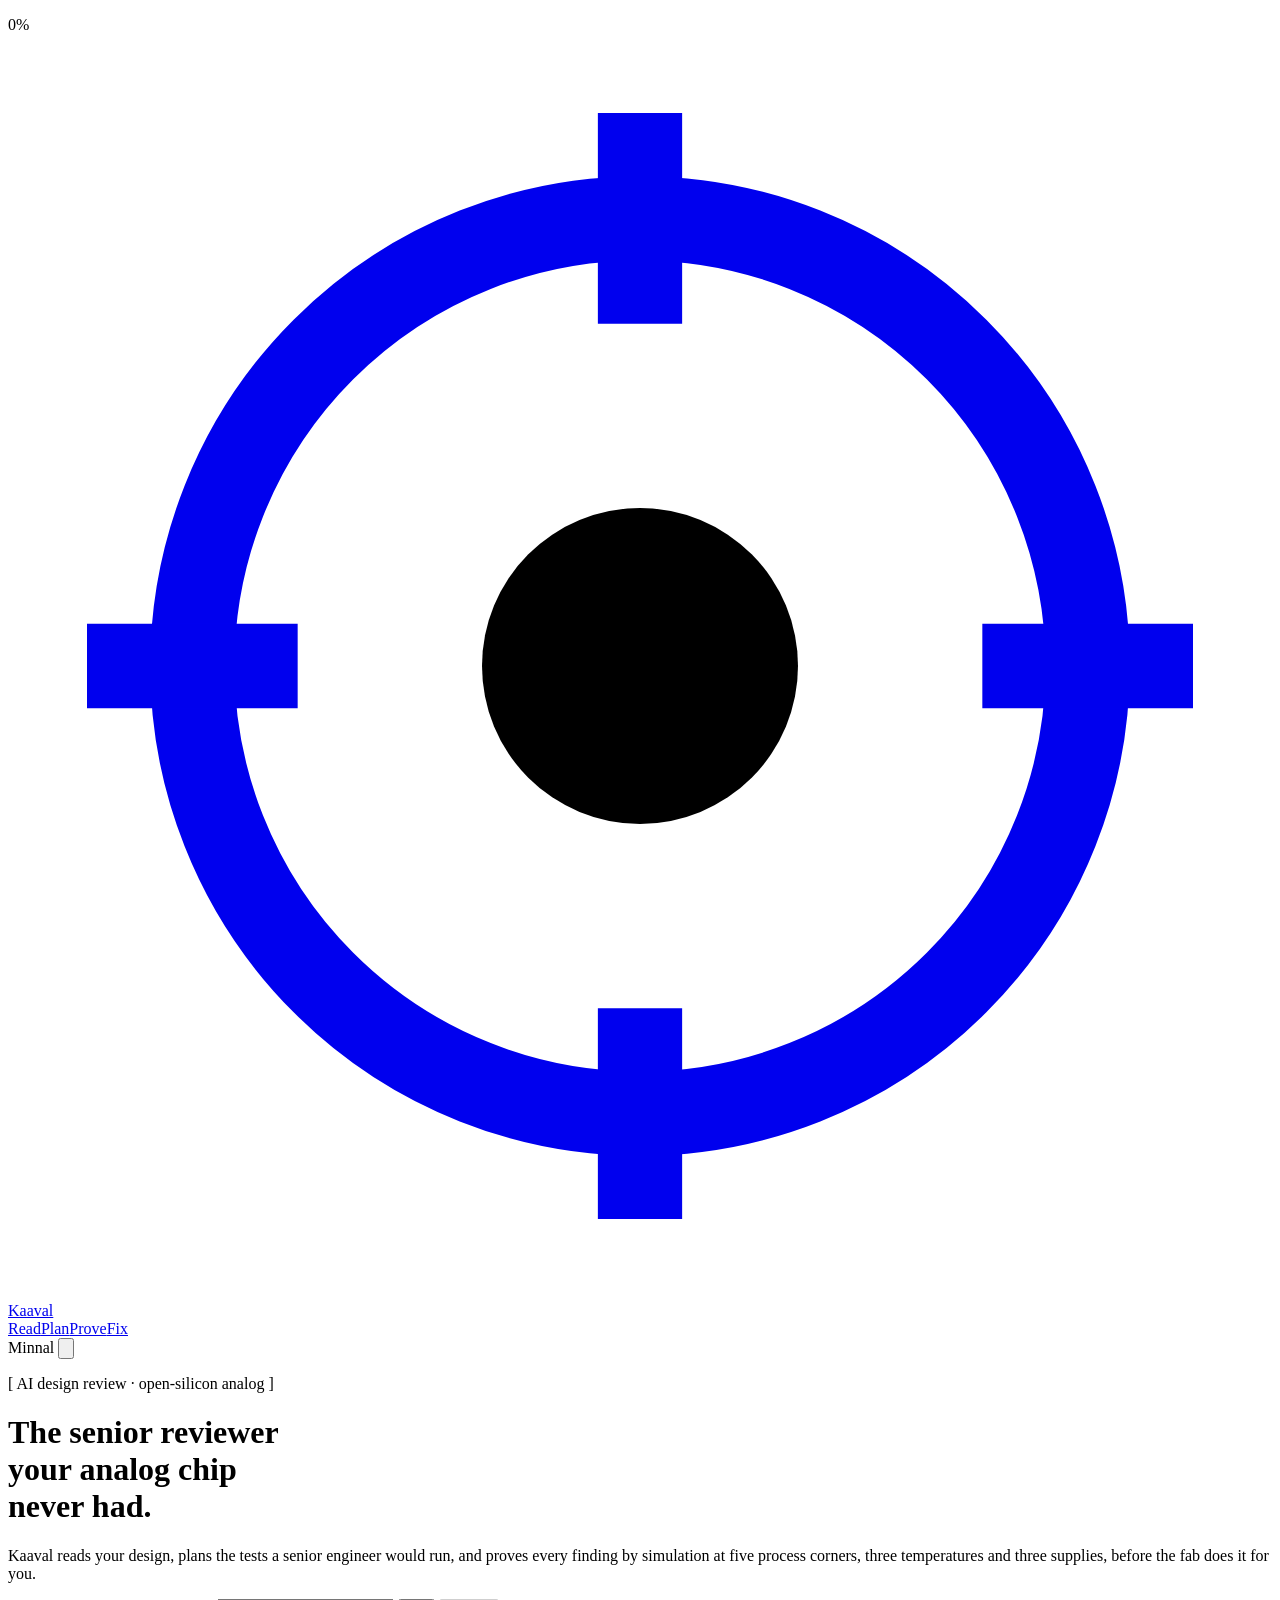
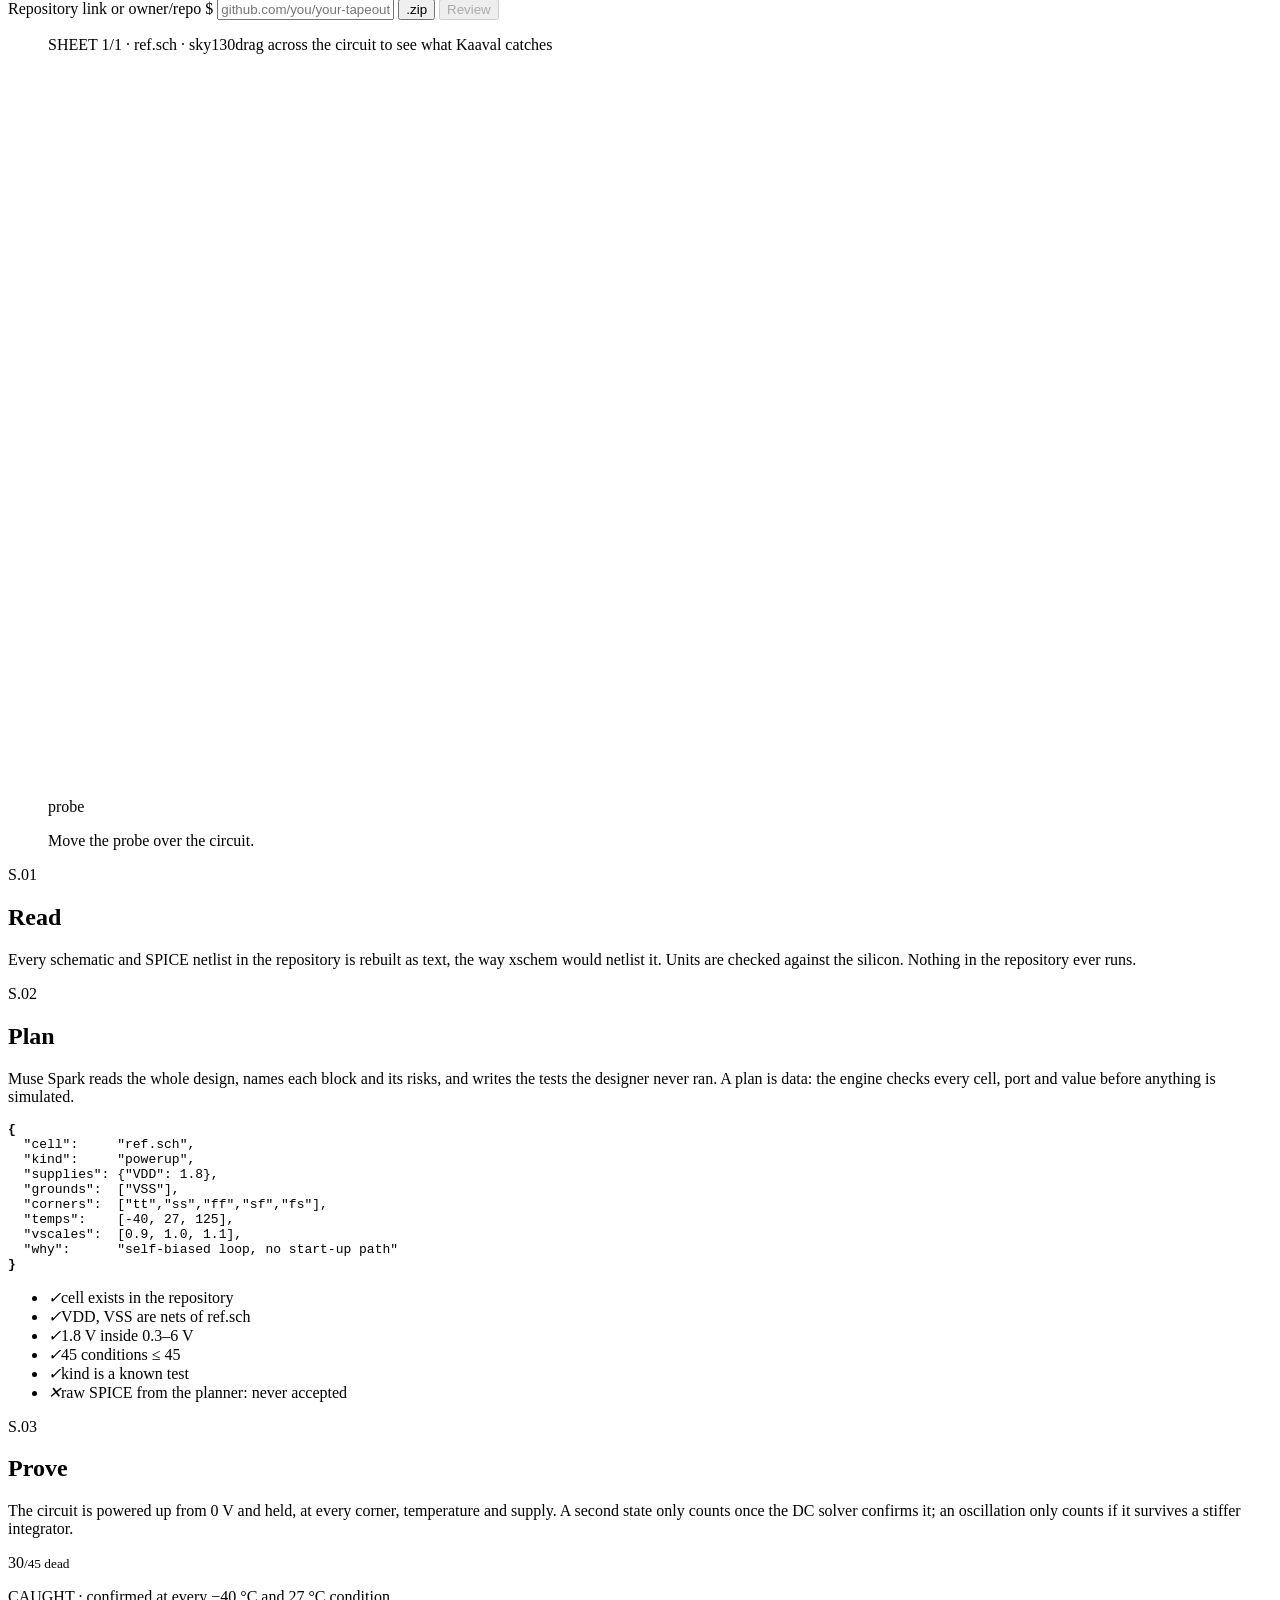
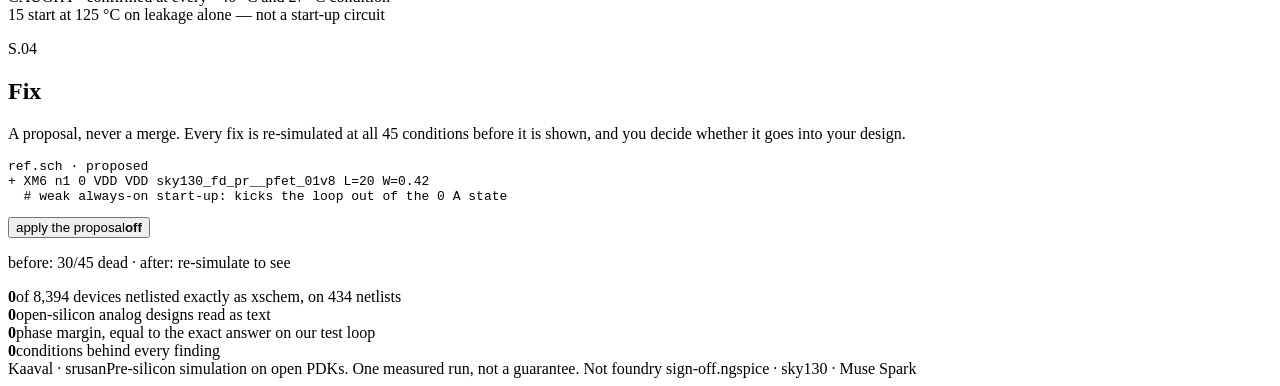
==== app/static/index.html @ a88e6e8b "Kaaval: analog blocks reviewed in their chip context" ====
<!doctype html>
<html lang="en">
<head>
<meta charset="utf-8">
<meta name="viewport" content="width=device-width,initial-scale=1,viewport-fit=cover">
<title>Kaaval — the senior reviewer for your analog chip</title>
<link rel="preconnect" href="https://fonts.googleapis.com"><link rel="preconnect" href="https://fonts.gstatic.com" crossorigin>
<link href="https://fonts.googleapis.com/css2?family=Instrument+Sans:wght@400;500;600;700&family=IBM+Plex+Mono:wght@400;500&display=swap" rel="stylesheet">
<link rel="stylesheet" href="/static/kaaval.css">
<link rel="stylesheet" href="/static/intake.css">
<script>try{const t=localStorage.getItem('kv-theme');if(t)document.documentElement.dataset.theme=t}catch(e){}</script>
</head>
<body class="r">
<div class="boot" id="boot" aria-hidden="true">
  <div class="boot-in mono">
    <ol id="boot-list"></ol>
    <div class="boot-n"><span id="boot-pc">0</span>%</div>
  </div>
</div>

<nav class="r-nav">
  <a class="r-logo" href="/" aria-label="Kaaval home"><svg viewBox="0 0 24 24" aria-hidden="true"><circle cx="12" cy="12" r="8.5" fill="none" stroke="currentColor" stroke-width="1.6"/><circle cx="12" cy="12" r="3" fill="var(--accent)"/><path d="M12 1.5v4M12 18.5v4M1.5 12h4M18.5 12h4" stroke="currentColor" stroke-width="1.6"/></svg>Kaaval</a>
  <div class="r-links"><a href="#s1">Read</a><a href="#s2">Plan</a><a href="#s3">Prove</a><a href="#s4">Fix</a></div>
  <span class="r-status mono" id="minnal"><span class="d"></span>Minnal</span>
  <button class="r-theme" id="theme" type="button" aria-label="Switch light or dark theme"><svg viewBox="0 0 16 16" aria-hidden="true"><circle cx="8" cy="8" r="5.5" fill="none" stroke="currentColor" stroke-width="1.4"/><path d="M8 2.5a5.5 5.5 0 0 1 0 11z" fill="currentColor"/></svg></button>
</nav>

<header class="r-hero">
  <div class="r-copy">
    <p class="r-kick mono">[ AI design review · open-silicon analog ]</p>
    <h1 class="r-h1">The senior reviewer<br>your analog chip<br>never had.</h1>
    <p class="r-lead">Kaaval reads your design, plans the tests a senior engineer would run, and proves every finding by
      simulation at five process corners, three temperatures and three supplies, before the fab does it for you.</p>
    <form class="r-ask" id="ask" autocomplete="off">
      <div class="drop" id="drop"><label class="drop-inner">
        <span class="sr">Repository link or owner/repo</span>
        <span class="pr mono" aria-hidden="true">$</span>
        <input id="src" spellcheck="false" placeholder="github.com/you/your-tapeout">
        <input type="file" id="zip" accept=".zip" hidden>
        <button class="r-zip mono" type="button" id="pick" title="Upload a .zip of the project">.zip</button>
        <button class="r-go" id="go" type="submit" disabled>Review</button>
      </label></div>
      <div class="understood mono" id="und" aria-live="polite"></div>
    </form>
  </div>

  <figure class="r-sheet" id="sheet">
    <div class="r-sheet-h mono"><span>SHEET 1/1 · ref.sch · sky130</span><span id="probe-hint">drag across the circuit to see what Kaaval catches</span></div>
    <svg class="r-draw" id="draw" viewBox="0 0 640 400" role="img" aria-label="Schematic of a self-biased current reference; findings are revealed under the probe"></svg>
    <div class="r-note" id="note" aria-live="polite"><span class="tag mono">probe</span><p>Move the probe over the circuit.</p></div>
  </figure>
</header>

<main>
  <section class="r-sec" id="s1">
    <div class="r-sh"><span class="mono">S.01</span><h2>Read</h2><p>Every schematic and SPICE netlist in the repository is rebuilt as text, the way xschem would netlist it. Units are checked against the silicon. Nothing in the repository ever runs.</p></div>
    <pre class="r-term mono" id="term" aria-label="Review transcript"></pre>
  </section>

  <section class="r-sec" id="s2">
    <div class="r-sh"><span class="mono">S.02</span><h2>Plan</h2><p>Muse Spark reads the whole design, names each block and its risks, and writes the tests the designer never ran. A plan is data: the engine checks every cell, port and value before anything is simulated.</p></div>
    <div class="r-plan">
      <pre class="mono"><b>{</b>
  "cell":     "ref.sch",
  "kind":     "powerup",
  "supplies": {"VDD": 1.8},
  "grounds":  ["VSS"],
  "corners":  ["tt","ss","ff","sf","fs"],
  "temps":    [-40, 27, 125],
  "vscales":  [0.9, 1.0, 1.1],
  "why":      "self-biased loop, no start-up path"
<b>}</b></pre>
      <ul class="r-checks mono"><li><i>✓</i>cell exists in the repository</li><li><i>✓</i>VDD, VSS are nets of ref.sch</li><li><i>✓</i>1.8 V inside 0.3–6 V</li><li><i>✓</i>45 conditions ≤ 45</li><li><i>✓</i>kind is a known test</li><li class="x"><i>✕</i>raw SPICE from the planner: never accepted</li></ul>
    </div>
  </section>

  <section class="r-sec" id="s3">
    <div class="r-sh"><span class="mono">S.03</span><h2>Prove</h2><p>The circuit is powered up from 0 V and held, at every corner, temperature and supply. A second state only counts once the DC solver confirms it; an oscillation only counts if it survives a stiffer integrator.</p></div>
    <div class="r-proof">
      <div class="r-lat" id="lat" aria-label="45 power-up results"></div>
      <div class="r-side">
        <div class="r-big" id="ro-big">30<small>/45 dead</small></div>
        <p class="mono r-small">CAUGHT · confirmed at every −40 °C and 27 °C condition<br>15 start at 125 °C on leakage alone — not a start-up circuit</p>
      </div>
    </div>
  </section>

  <section class="r-sec" id="s4">
    <div class="r-sh"><span class="mono">S.04</span><h2>Fix</h2><p>A proposal, never a merge. Every fix is re-simulated at all 45 conditions before it is shown, and you decide whether it goes into your design.</p></div>
    <div class="r-fix">
      <pre class="r-diff mono"><span class="h">ref.sch · proposed</span>
<span class="a">+ XM6 n1 0 VDD VDD sky130_fd_pr__pfet_01v8 L=20 W=0.42</span>
<span class="c">  # weak always-on start-up: kicks the loop out of the 0 A state</span></pre>
      <div class="r-fix-r">
        <button class="r-switch" id="tog" type="button" role="switch" aria-checked="false"><span class="tk"><span class="th"></span></span><span class="mono">apply the proposal</span><b class="mono" id="tog-s">off</b></button>
        <p class="mono r-small" id="fix-res">before: 30/45 dead · after: re-simulate to see</p>
      </div>
    </div>
  </section>

  <section class="r-facts" aria-label="Measured, with their bounds">
    <div><b class="v" data-to="94.8" data-dec="1" data-suffix="%">0</b><span class="mono">of 8,394 devices netlisted exactly as xschem, on 434 netlists</span></div>
    <div><b class="v" data-to="160">0</b><span class="mono">open-silicon analog designs read as text</span></div>
    <div><b class="v" data-to="117.262" data-dec="1" data-suffix="°">0</b><span class="mono">phase margin, equal to the exact answer on our test loop</span></div>
    <div><b class="v" data-to="45">0</b><span class="mono">conditions behind every finding</span></div>
  </section>

  <section class="r-sec recent" id="recent" hidden><div class="r-sh"><span class="mono">S.05</span><h2>Your reviews</h2></div><div class="list" id="runs"></div></section>

  <footer class="r-foot mono"><span>Kaaval · srusan</span><span>Pre-silicon simulation on open PDKs. One measured run, not a guarantee. Not foundry sign-off.</span><span>ngspice · sky130 · Muse Spark</span></footer>
</main>
<script src="/static/intake.js"></script>
</body>
</html>
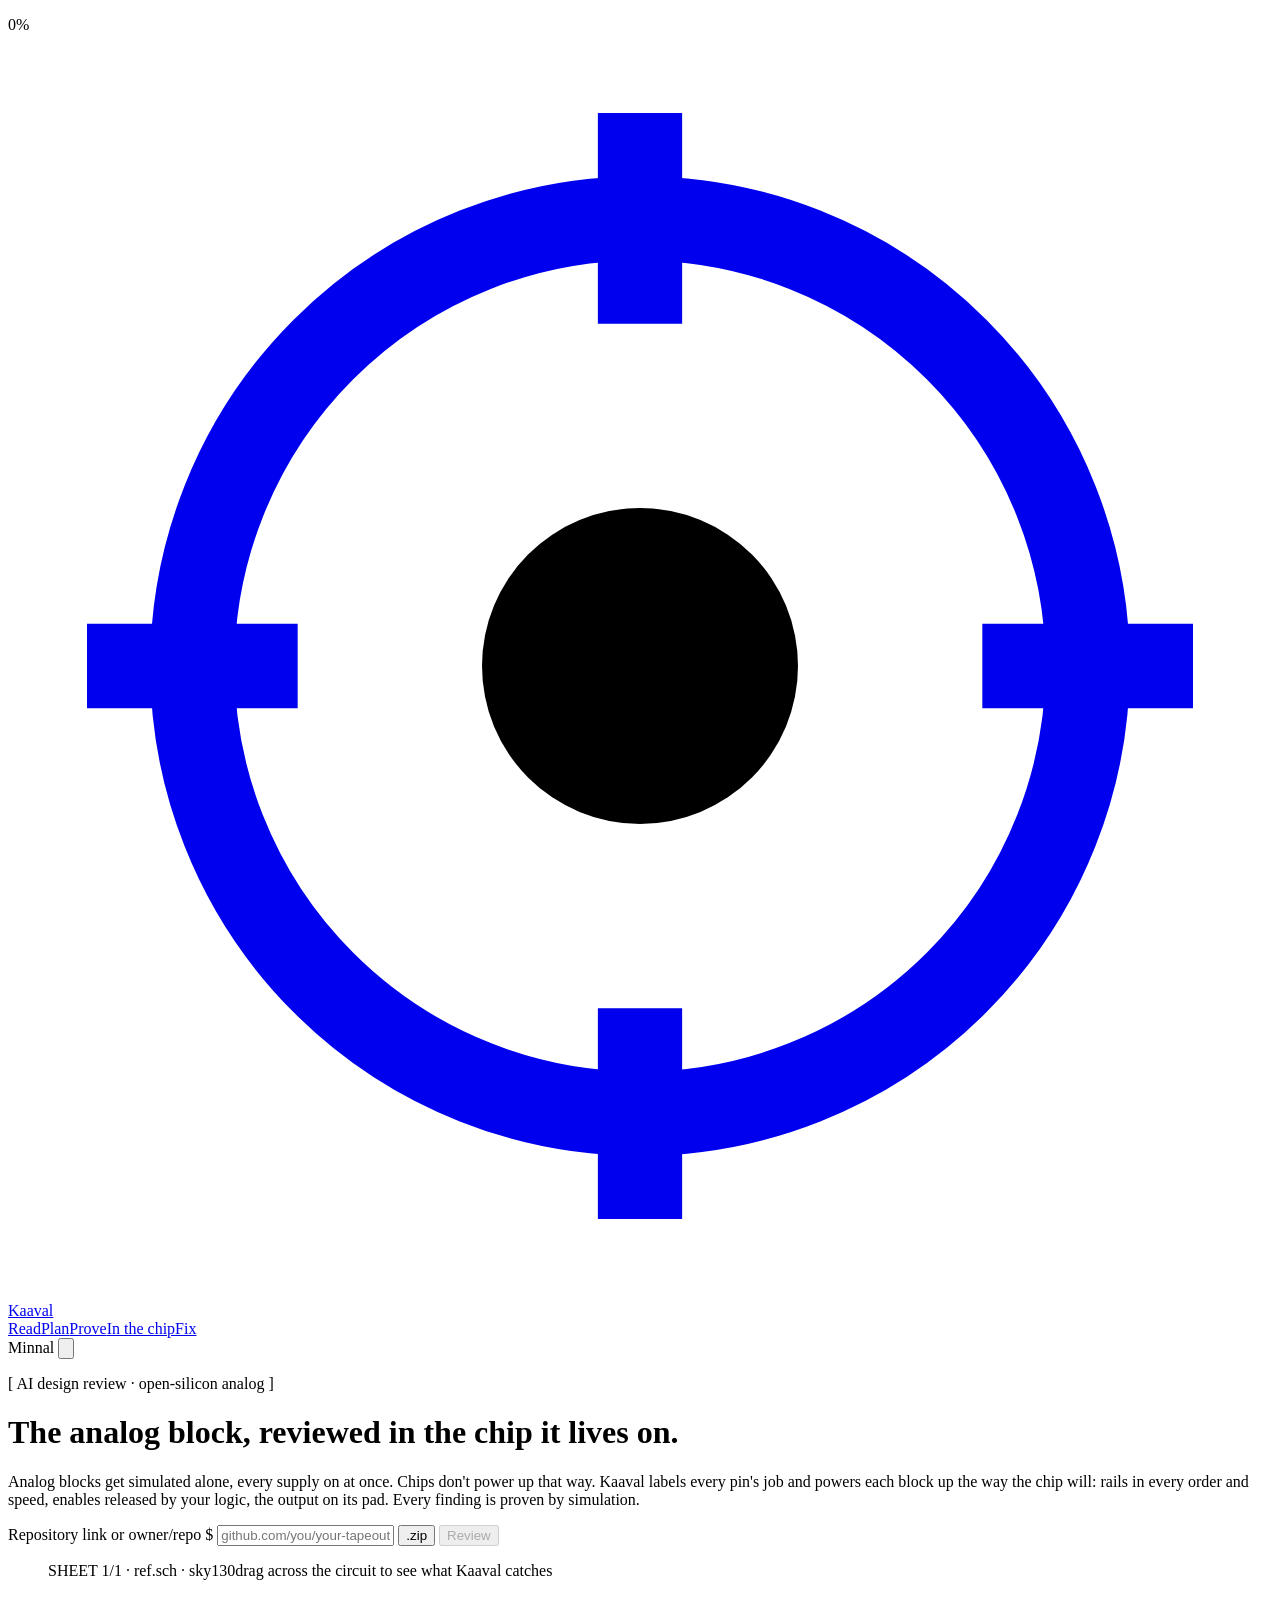
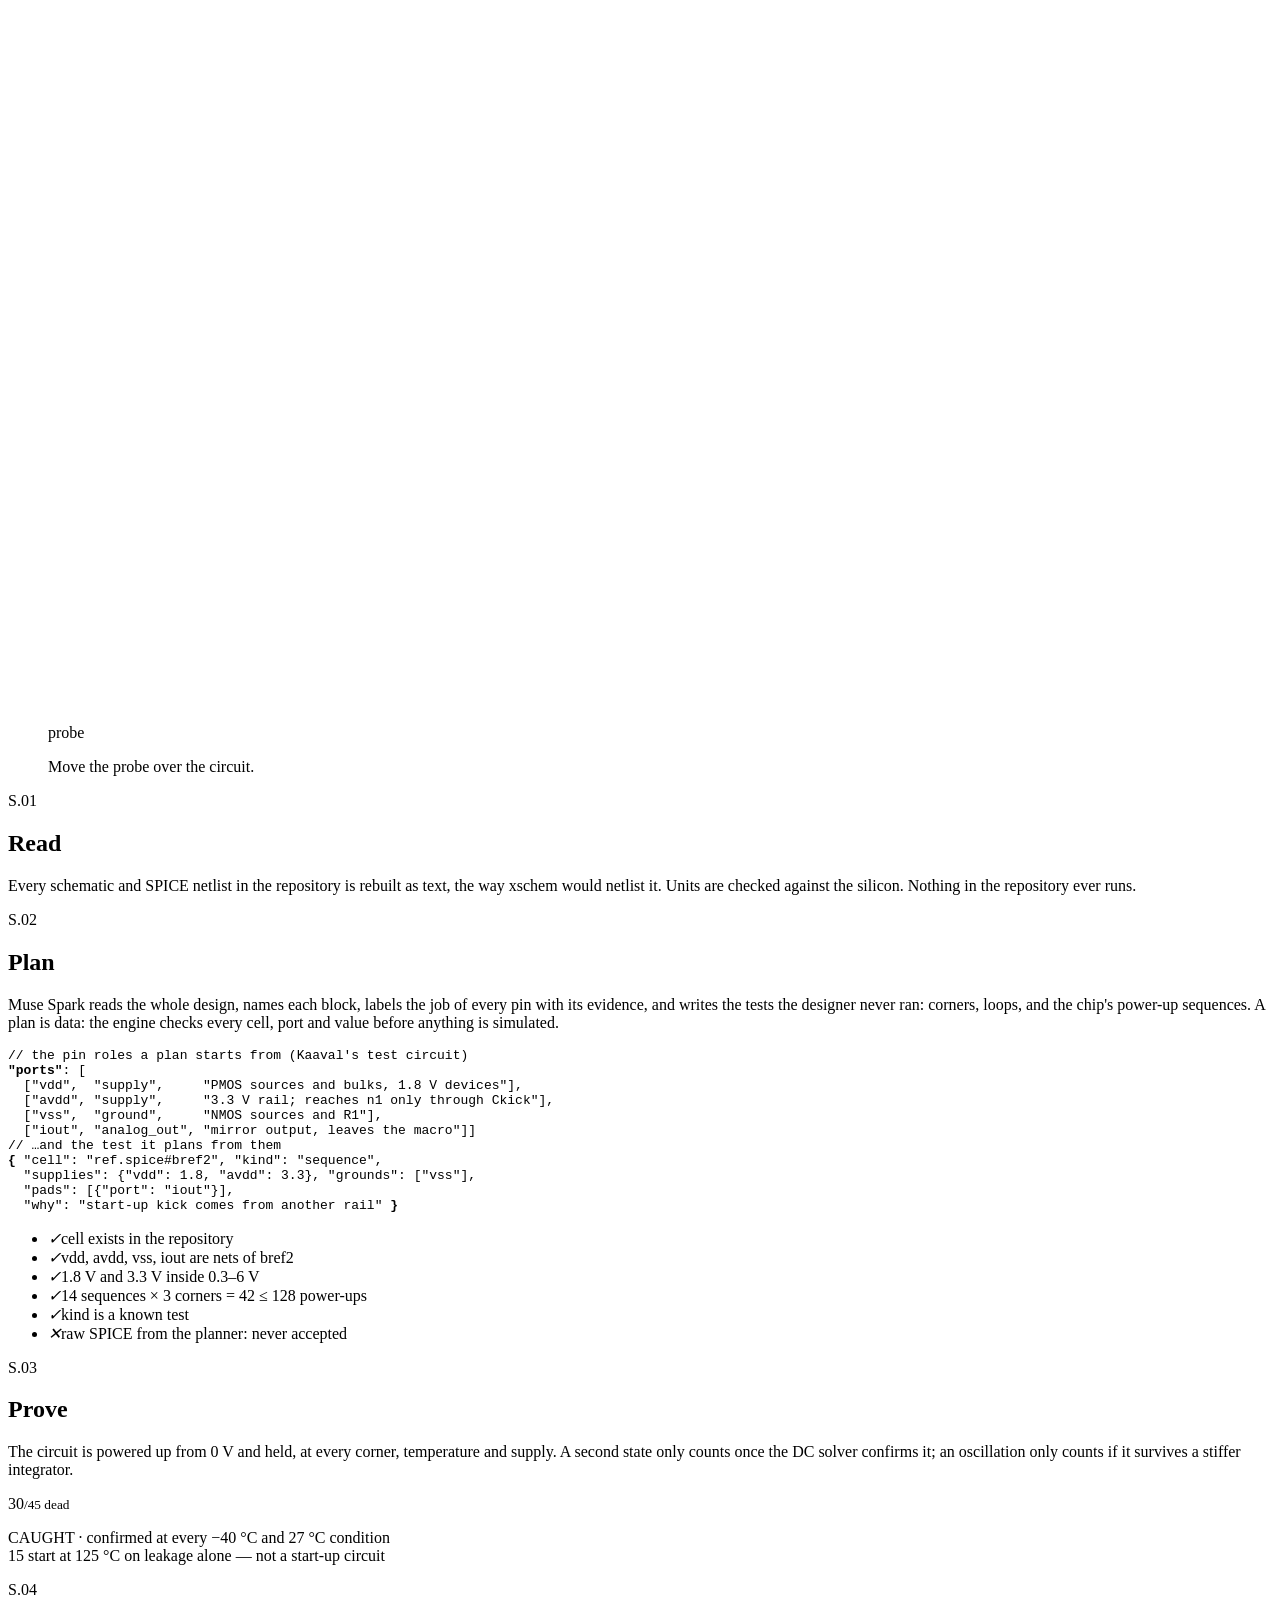
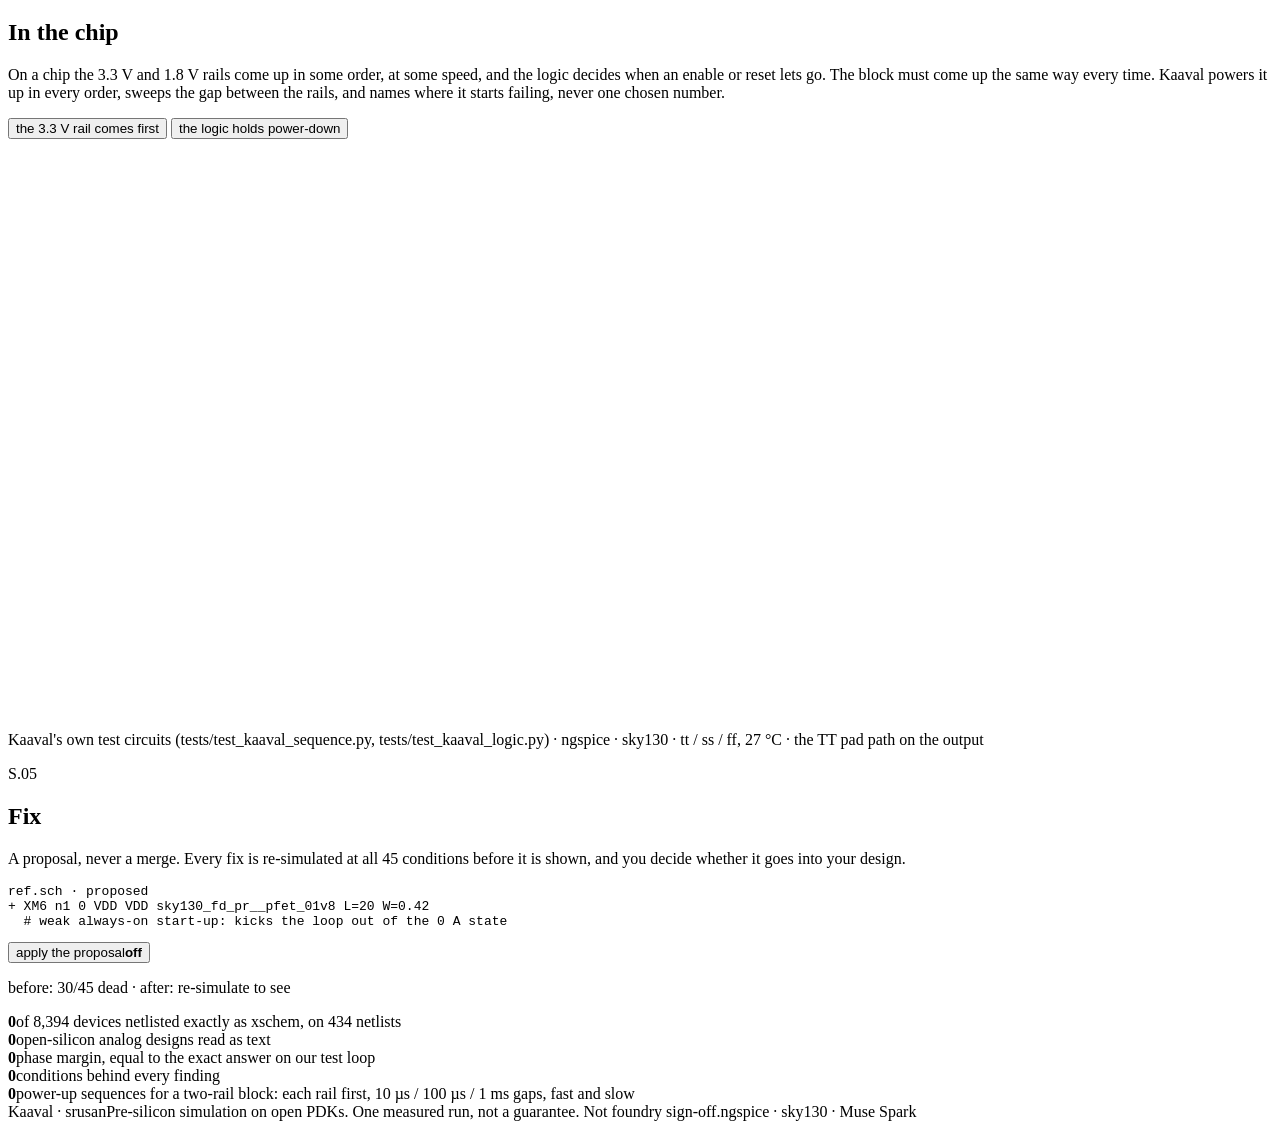
==== commit 641d8fc3: "Landing page: the block in its chip" ====
--- a/app/static/index.html
+++ b/app/static/index.html
@@ -3,7 +3,7 @@
 <head>
 <meta charset="utf-8">
 <meta name="viewport" content="width=device-width,initial-scale=1,viewport-fit=cover">
-<title>Kaaval — the senior reviewer for your analog chip</title>
+<title>Kaaval — the analog block, reviewed in its chip</title>
 <link rel="preconnect" href="https://fonts.googleapis.com"><link rel="preconnect" href="https://fonts.gstatic.com" crossorigin>
 <link href="https://fonts.googleapis.com/css2?family=Instrument+Sans:wght@400;500;600;700&family=IBM+Plex+Mono:wght@400;500&display=swap" rel="stylesheet">
 <link rel="stylesheet" href="/static/kaaval.css">
@@ -20,7 +20,7 @@
 
 <nav class="r-nav">
   <a class="r-logo" href="/" aria-label="Kaaval home"><svg viewBox="0 0 24 24" aria-hidden="true"><circle cx="12" cy="12" r="8.5" fill="none" stroke="currentColor" stroke-width="1.6"/><circle cx="12" cy="12" r="3" fill="var(--accent)"/><path d="M12 1.5v4M12 18.5v4M1.5 12h4M18.5 12h4" stroke="currentColor" stroke-width="1.6"/></svg>Kaaval</a>
-  <div class="r-links"><a href="#s1">Read</a><a href="#s2">Plan</a><a href="#s3">Prove</a><a href="#s4">Fix</a></div>
+  <div class="r-links"><a href="#s1">Read</a><a href="#s2">Plan</a><a href="#s3">Prove</a><a href="#s4">In the chip</a><a href="#s5">Fix</a></div>
   <span class="r-status mono" id="minnal"><span class="d"></span>Minnal</span>
   <button class="r-theme" id="theme" type="button" aria-label="Switch light or dark theme"><svg viewBox="0 0 16 16" aria-hidden="true"><circle cx="8" cy="8" r="5.5" fill="none" stroke="currentColor" stroke-width="1.4"/><path d="M8 2.5a5.5 5.5 0 0 1 0 11z" fill="currentColor"/></svg></button>
 </nav>
@@ -28,9 +28,10 @@
 <header class="r-hero">
   <div class="r-copy">
     <p class="r-kick mono">[ AI design review · open-silicon analog ]</p>
-    <h1 class="r-h1">The senior reviewer<br>your analog chip<br>never had.</h1>
-    <p class="r-lead">Kaaval reads your design, plans the tests a senior engineer would run, and proves every finding by
-      simulation at five process corners, three temperatures and three supplies, before the fab does it for you.</p>
+    <h1 class="r-h1">The analog block, reviewed in the chip it lives on.</h1>
+    <p class="r-lead">Analog blocks get simulated alone, every supply on at once. Chips don't power up that way.
+      Kaaval labels every pin's job and powers each block up the way the chip will: rails in every order and speed,
+      enables released by your logic, the output on its pad. Every finding is proven by simulation.</p>
     <form class="r-ask" id="ask" autocomplete="off">
       <div class="drop" id="drop"><label class="drop-inner">
         <span class="sr">Repository link or owner/repo</span>
@@ -58,19 +59,20 @@
   </section>
 
   <section class="r-sec" id="s2">
-    <div class="r-sh"><span class="mono">S.02</span><h2>Plan</h2><p>Muse Spark reads the whole design, names each block and its risks, and writes the tests the designer never ran. A plan is data: the engine checks every cell, port and value before anything is simulated.</p></div>
+    <div class="r-sh"><span class="mono">S.02</span><h2>Plan</h2><p>Muse Spark reads the whole design, names each block, labels the job of every pin with its evidence, and writes the tests the designer never ran: corners, loops, and the chip's power-up sequences. A plan is data: the engine checks every cell, port and value before anything is simulated.</p></div>
     <div class="r-plan">
-      <pre class="mono"><b>{</b>
-  "cell":     "ref.sch",
-  "kind":     "powerup",
-  "supplies": {"VDD": 1.8},
-  "grounds":  ["VSS"],
-  "corners":  ["tt","ss","ff","sf","fs"],
-  "temps":    [-40, 27, 125],
-  "vscales":  [0.9, 1.0, 1.1],
-  "why":      "self-biased loop, no start-up path"
-<b>}</b></pre>
-      <ul class="r-checks mono"><li><i>✓</i>cell exists in the repository</li><li><i>✓</i>VDD, VSS are nets of ref.sch</li><li><i>✓</i>1.8 V inside 0.3–6 V</li><li><i>✓</i>45 conditions ≤ 45</li><li><i>✓</i>kind is a known test</li><li class="x"><i>✕</i>raw SPICE from the planner: never accepted</li></ul>
+      <pre class="mono"><span class="cm">// the pin roles a plan starts from (Kaaval's test circuit)</span>
+<b>"ports"</b>: [
+  ["vdd",  "supply",     "PMOS sources and bulks, 1.8 V devices"],
+  ["avdd", "supply",     "3.3 V rail; reaches n1 only through Ckick"],
+  ["vss",  "ground",     "NMOS sources and R1"],
+  ["iout", "analog_out", "mirror output, leaves the macro"]]
+<span class="cm">// …and the test it plans from them</span>
+<b>{</b> "cell": "ref.spice#bref2", "kind": "sequence",
+  "supplies": {"vdd": 1.8, "avdd": 3.3}, "grounds": ["vss"],
+  "pads": [{"port": "iout"}],
+  "why": "start-up kick comes from another rail" <b>}</b></pre>
+      <ul class="r-checks mono"><li><i>✓</i>cell exists in the repository</li><li><i>✓</i>vdd, avdd, vss, iout are nets of bref2</li><li><i>✓</i>1.8 V and 3.3 V inside 0.3–6 V</li><li><i>✓</i>14 sequences × 3 corners = 42 ≤ 128 power-ups</li><li><i>✓</i>kind is a known test</li><li class="x"><i>✕</i>raw SPICE from the planner: never accepted</li></ul>
     </div>
   </section>
 
@@ -86,7 +88,26 @@
   </section>
 
   <section class="r-sec" id="s4">
-    <div class="r-sh"><span class="mono">S.04</span><h2>Fix</h2><p>A proposal, never a merge. Every fix is re-simulated at all 45 conditions before it is shown, and you decide whether it goes into your design.</p></div>
+    <div class="r-sh"><span class="mono">S.04</span><h2>In the chip</h2><p>On a chip the 3.3 V and 1.8 V rails come up in some order, at some speed, and the logic decides when an enable or reset lets go. The block must come up the same way every time. Kaaval powers it up in every order, sweeps the gap between the rails, and names where it starts failing, never one chosen number.</p></div>
+    <div class="r-chip">
+      <div class="r-tabs mono" role="tablist" aria-label="Scenario">
+        <button role="tab" aria-selected="true" data-s="rails">the 3.3 V rail comes first</button>
+        <button role="tab" aria-selected="false" data-s="logic">the logic holds power-down</button>
+      </div>
+      <div class="r-chip-body">
+        <div class="r-seq" id="seq" aria-label="Every power-up sequence against every corner"></div>
+        <div class="r-chip-side">
+          <svg class="r-tl" id="tl" viewBox="0 0 420 190" role="img" aria-label="Timeline of the selected power-up"></svg>
+          <p class="r-tl-cap mono" id="tl-cap"></p>
+          <div class="r-verdict" id="verdict"></div>
+        </div>
+      </div>
+      <p class="mono r-small">Kaaval's own test circuits (tests/test_kaaval_sequence.py, tests/test_kaaval_logic.py) · ngspice · sky130 · tt / ss / ff, 27 °C · the TT pad path on the output</p>
+    </div>
+  </section>
+
+  <section class="r-sec" id="s5">
+    <div class="r-sh"><span class="mono">S.05</span><h2>Fix</h2><p>A proposal, never a merge. Every fix is re-simulated at all 45 conditions before it is shown, and you decide whether it goes into your design.</p></div>
     <div class="r-fix">
       <pre class="r-diff mono"><span class="h">ref.sch · proposed</span>
 <span class="a">+ XM6 n1 0 VDD VDD sky130_fd_pr__pfet_01v8 L=20 W=0.42</span>
@@ -99,13 +120,14 @@
   </section>
 
   <section class="r-facts" aria-label="Measured, with their bounds">
-    <div><b class="v" data-to="94.8" data-dec="1" data-suffix="%">0</b><span class="mono">of 8,394 devices netlisted exactly as xschem, on 434 netlists</span></div>
+    <div><b class="v" data-to="95.3" data-dec="1" data-suffix="%">0</b><span class="mono">of 8,394 devices netlisted exactly as xschem, on 434 netlists</span></div>
     <div><b class="v" data-to="160">0</b><span class="mono">open-silicon analog designs read as text</span></div>
     <div><b class="v" data-to="117.262" data-dec="1" data-suffix="°">0</b><span class="mono">phase margin, equal to the exact answer on our test loop</span></div>
     <div><b class="v" data-to="45">0</b><span class="mono">conditions behind every finding</span></div>
+    <div><b class="v" data-to="14">0</b><span class="mono">power-up sequences for a two-rail block: each rail first, 10 µs / 100 µs / 1 ms gaps, fast and slow</span></div>
   </section>
 
-  <section class="r-sec recent" id="recent" hidden><div class="r-sh"><span class="mono">S.05</span><h2>Your reviews</h2></div><div class="list" id="runs"></div></section>
+  <section class="r-sec recent" id="recent" hidden><div class="r-sh"><span class="mono">S.06</span><h2>Your reviews</h2></div><div class="list" id="runs"></div></section>
 
   <footer class="r-foot mono"><span>Kaaval · srusan</span><span>Pre-silicon simulation on open PDKs. One measured run, not a guarantee. Not foundry sign-off.</span><span>ngspice · sky130 · Muse Spark</span></footer>
 </main>
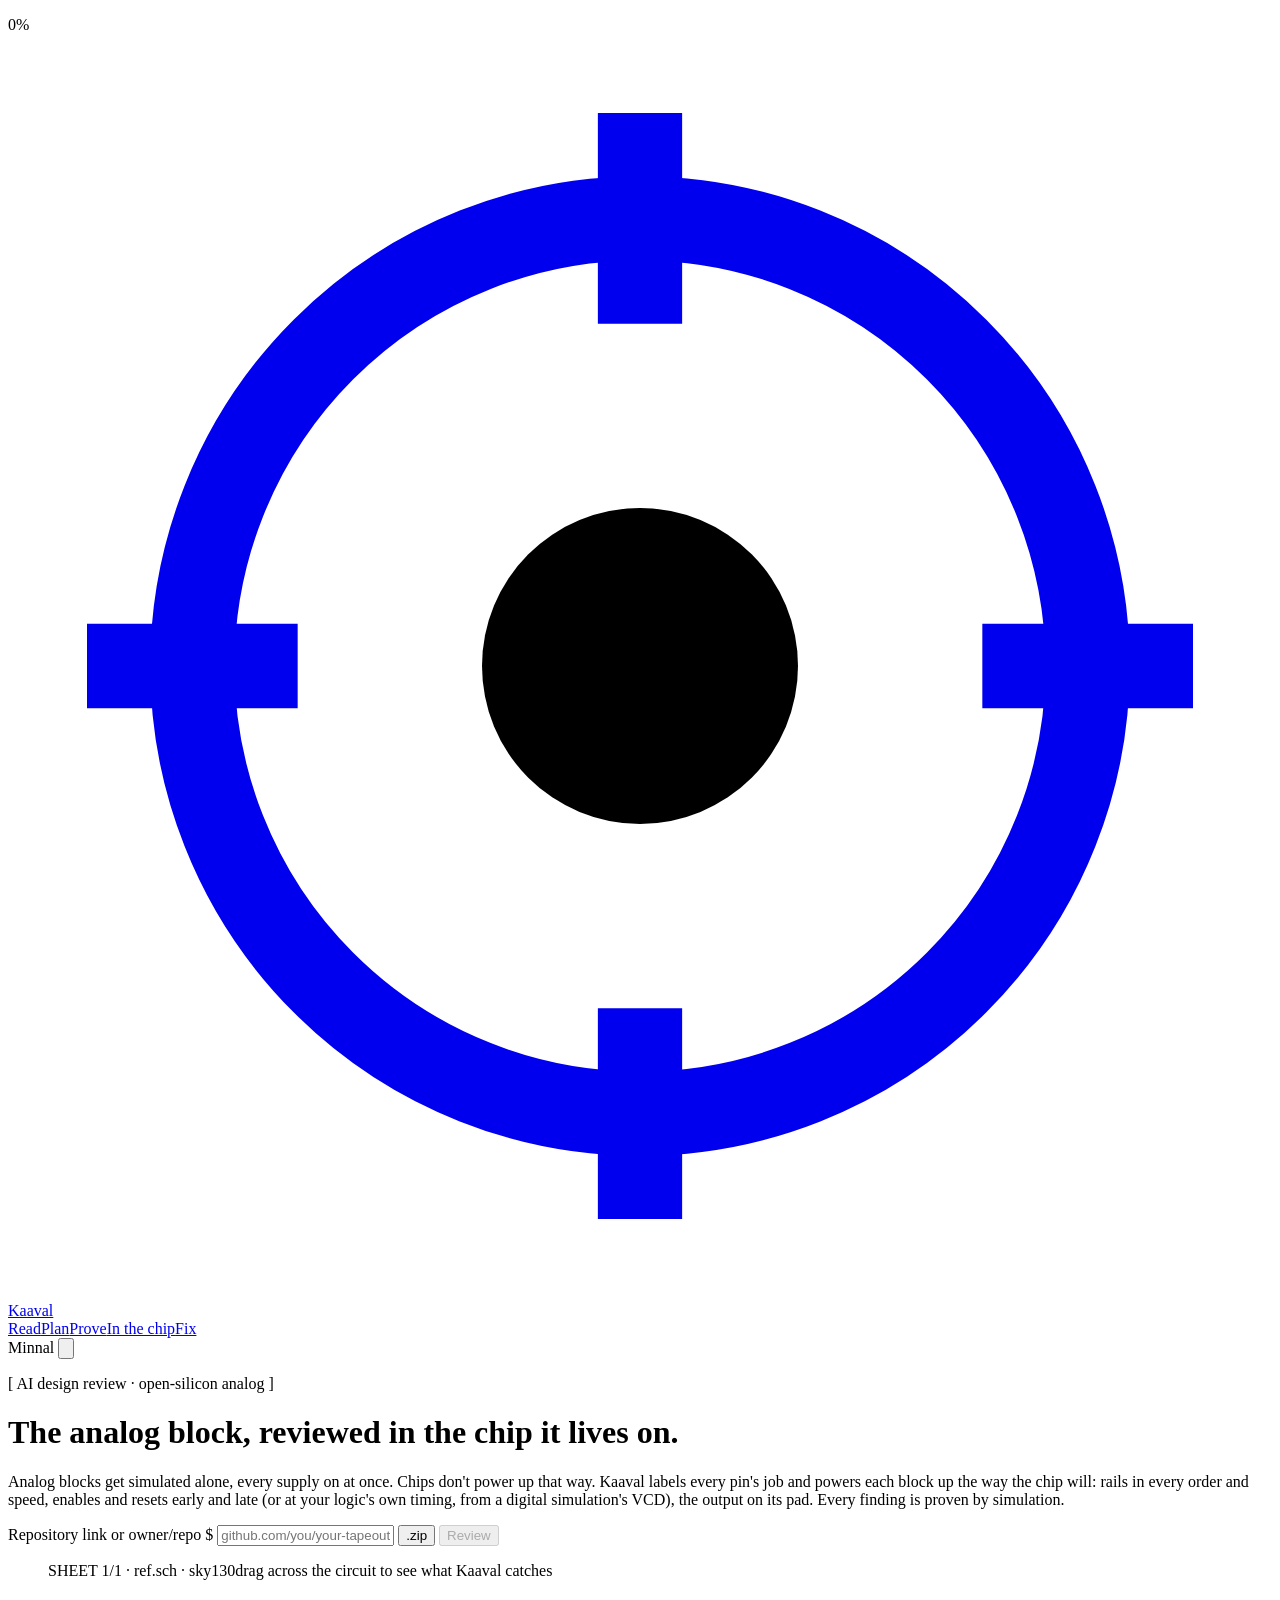
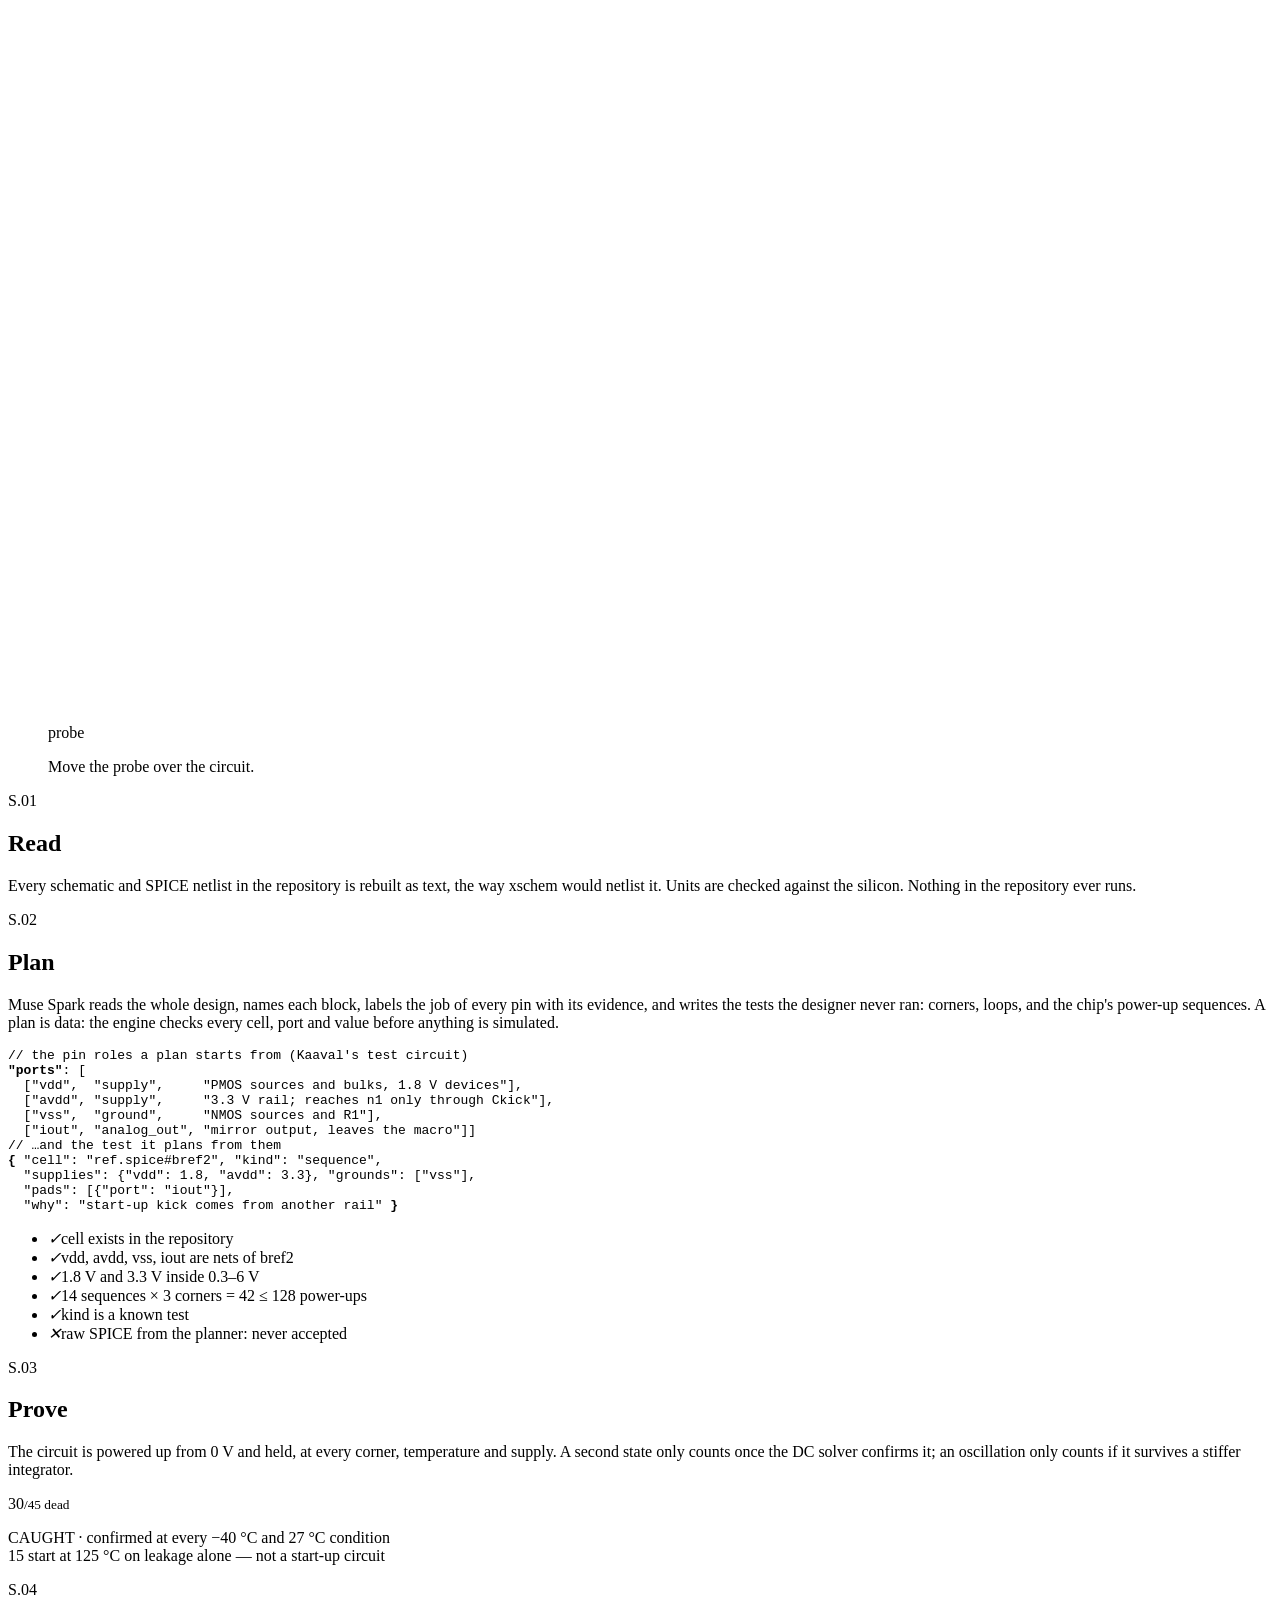
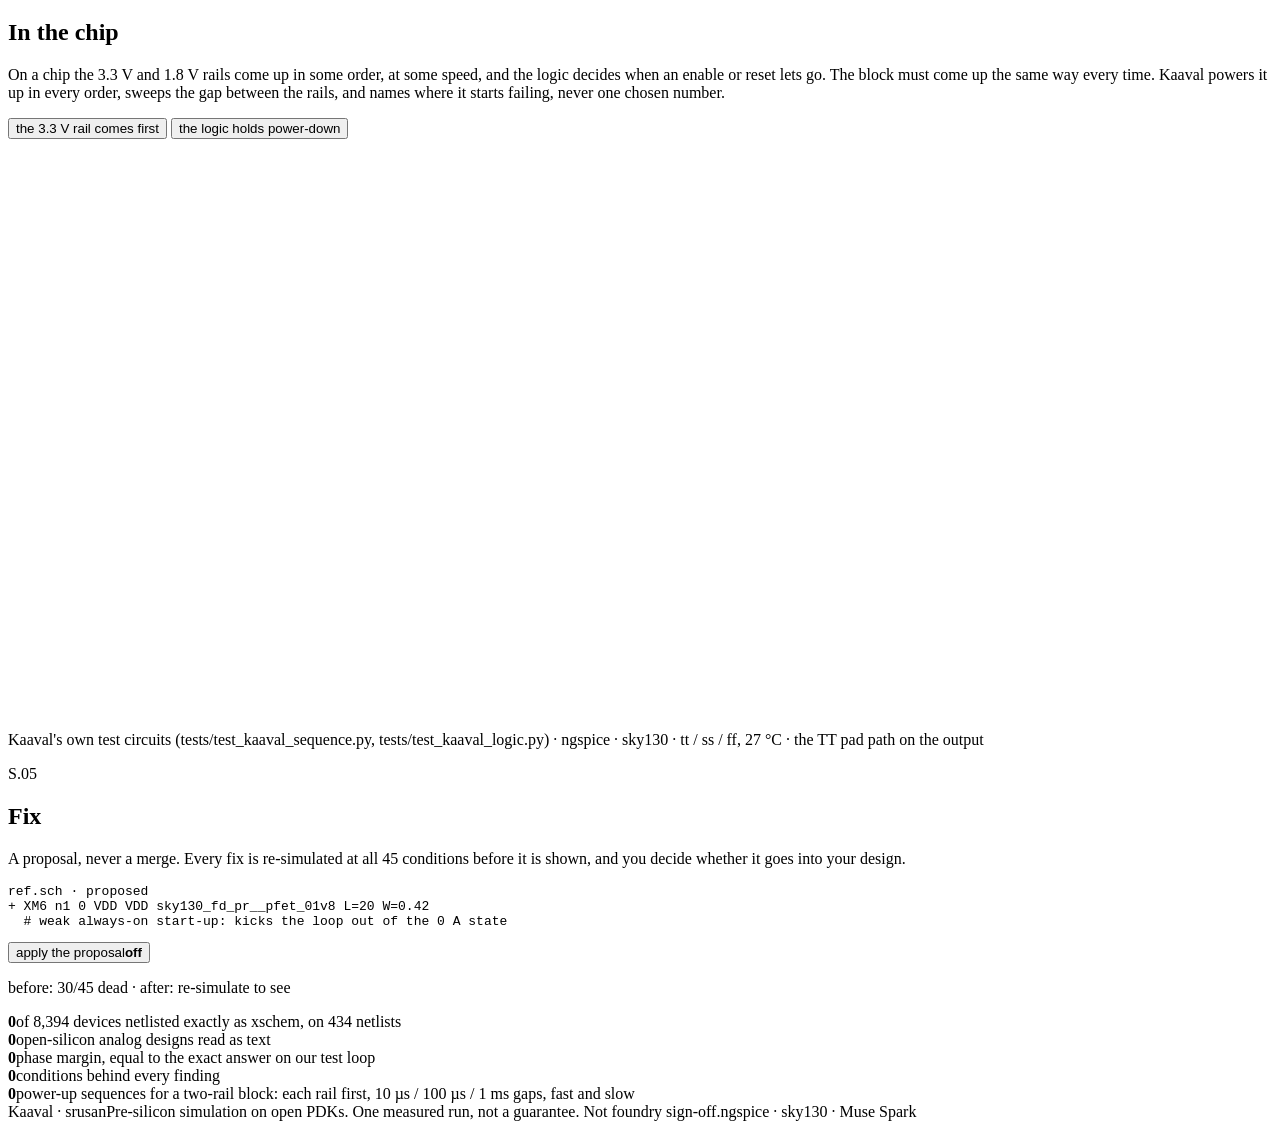
==== commit 6bb7f1ca: "Landing: logic timing needs a VCD" ====
--- a/app/static/index.html
+++ b/app/static/index.html
@@ -31,7 +31,7 @@
     <h1 class="r-h1">The analog block, reviewed in the chip it lives on.</h1>
     <p class="r-lead">Analog blocks get simulated alone, every supply on at once. Chips don't power up that way.
       Kaaval labels every pin's job and powers each block up the way the chip will: rails in every order and speed,
-      enables released by your logic, the output on its pad. Every finding is proven by simulation.</p>
+      enables and resets early and late (or at your logic's own timing, from a digital simulation's VCD), the output on its pad. Every finding is proven by simulation.</p>
     <form class="r-ask" id="ask" autocomplete="off">
       <div class="drop" id="drop"><label class="drop-inner">
         <span class="sr">Repository link or owner/repo</span>
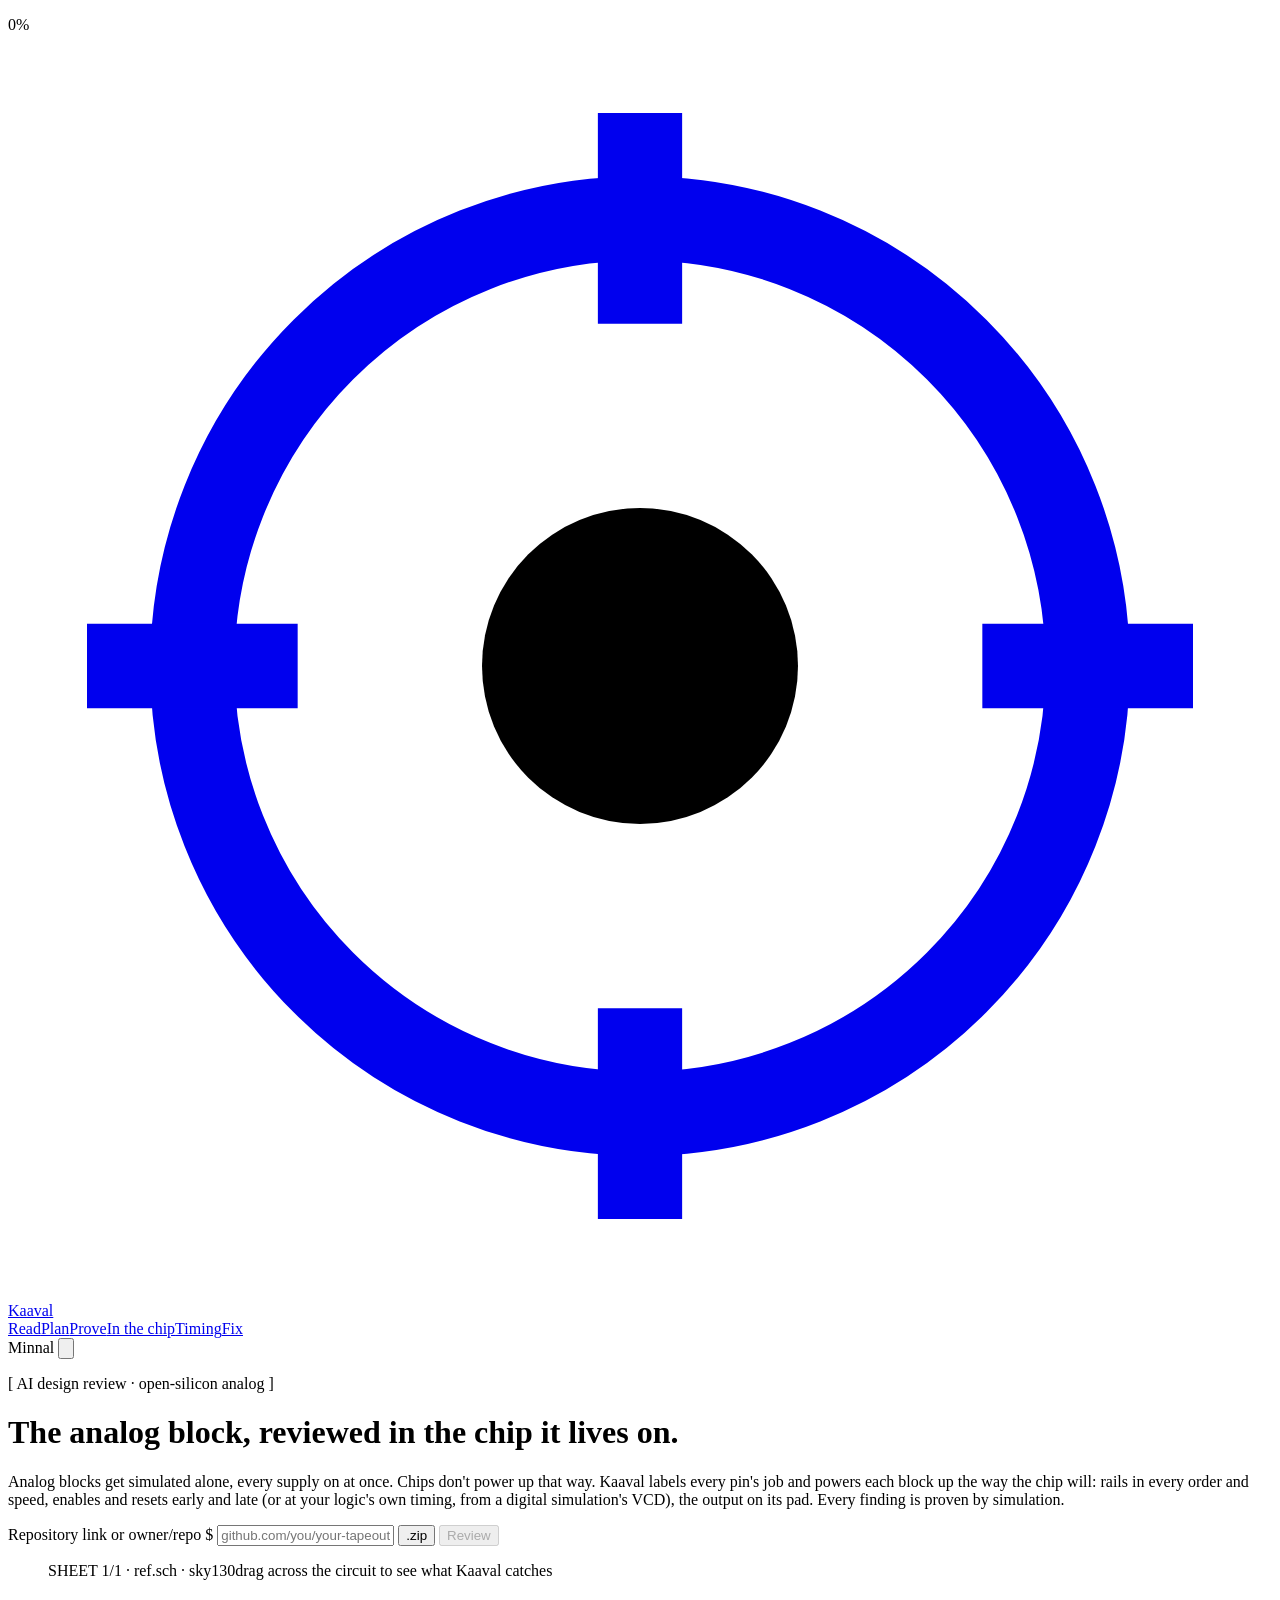
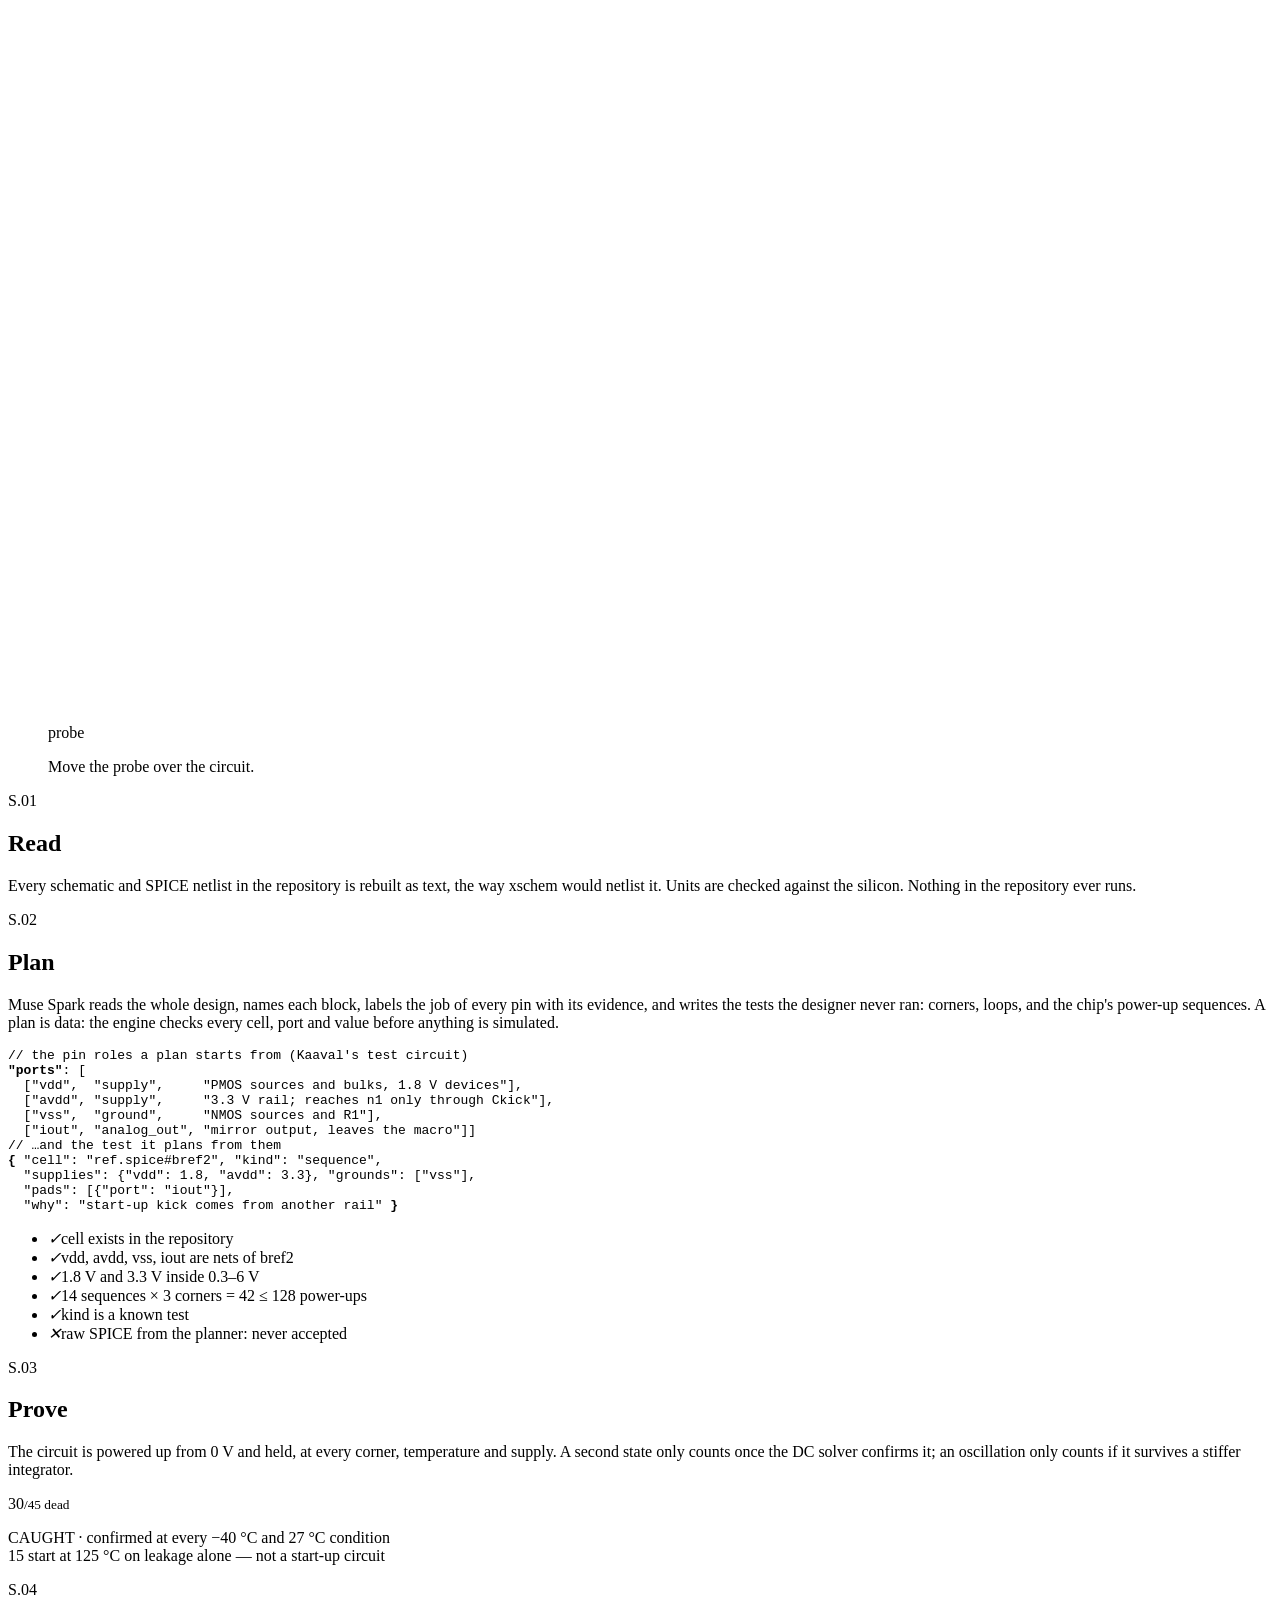
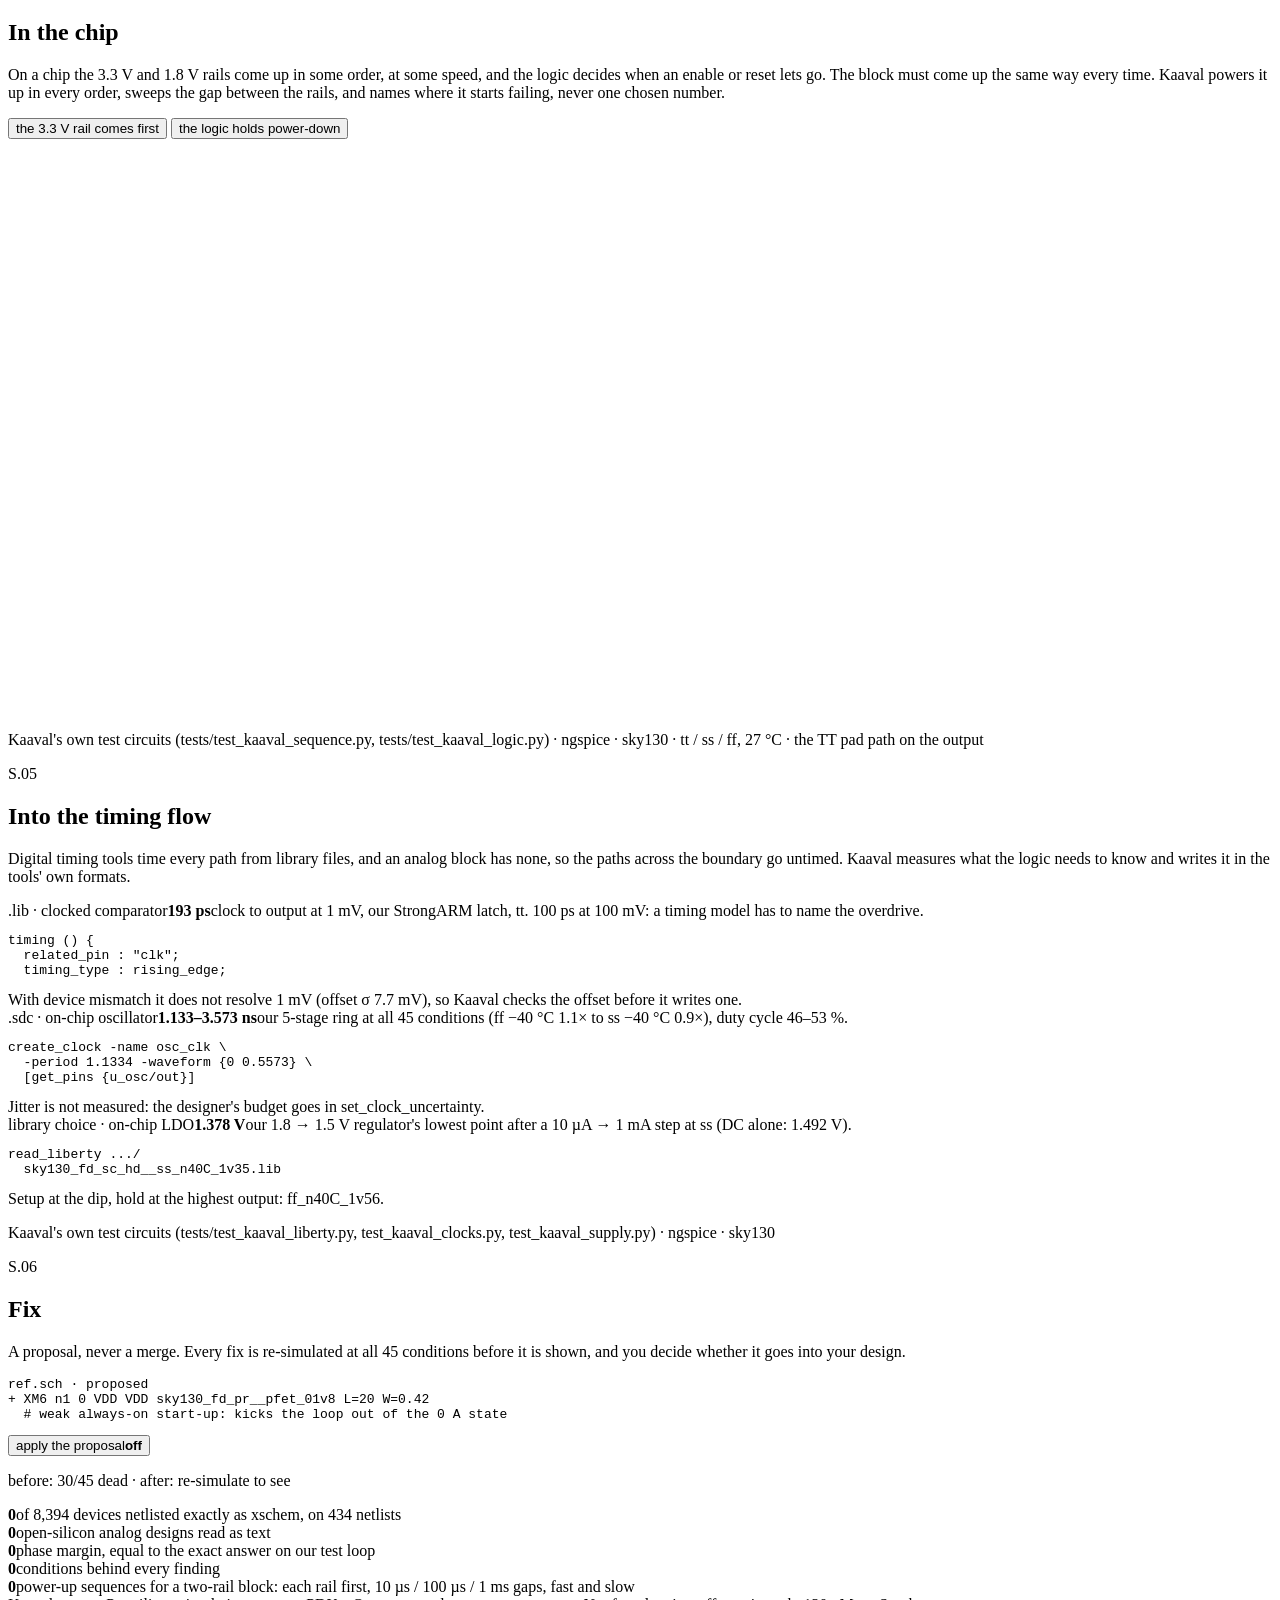
==== commit ff1f0676: "PLL lock time, front page timing section, README, tracker" ====
--- a/app/static/index.html
+++ b/app/static/index.html
@@ -20,7 +20,7 @@
 
 <nav class="r-nav">
   <a class="r-logo" href="/" aria-label="Kaaval home"><svg viewBox="0 0 24 24" aria-hidden="true"><circle cx="12" cy="12" r="8.5" fill="none" stroke="currentColor" stroke-width="1.6"/><circle cx="12" cy="12" r="3" fill="var(--accent)"/><path d="M12 1.5v4M12 18.5v4M1.5 12h4M18.5 12h4" stroke="currentColor" stroke-width="1.6"/></svg>Kaaval</a>
-  <div class="r-links"><a href="#s1">Read</a><a href="#s2">Plan</a><a href="#s3">Prove</a><a href="#s4">In the chip</a><a href="#s5">Fix</a></div>
+  <div class="r-links"><a href="#s1">Read</a><a href="#s2">Plan</a><a href="#s3">Prove</a><a href="#s4">In the chip</a><a href="#s5">Timing</a><a href="#s6">Fix</a></div>
   <span class="r-status mono" id="minnal"><span class="d"></span>Minnal</span>
   <button class="r-theme" id="theme" type="button" aria-label="Switch light or dark theme"><svg viewBox="0 0 16 16" aria-hidden="true"><circle cx="8" cy="8" r="5.5" fill="none" stroke="currentColor" stroke-width="1.4"/><path d="M8 2.5a5.5 5.5 0 0 1 0 11z" fill="currentColor"/></svg></button>
 </nav>
@@ -107,7 +107,28 @@
   </section>
 
   <section class="r-sec" id="s5">
-    <div class="r-sh"><span class="mono">S.05</span><h2>Fix</h2><p>A proposal, never a merge. Every fix is re-simulated at all 45 conditions before it is shown, and you decide whether it goes into your design.</p></div>
+    <div class="r-sh"><span class="mono">S.05</span><h2>Into the timing flow</h2><p>Digital timing tools time every path from library files, and an analog block has none, so the paths across the boundary go untimed. Kaaval measures what the logic needs to know and writes it in the tools' own formats.</p></div>
+    <div class="r-sta">
+      <div class="r-sta-c"><span class="mono r-sta-k">.lib · clocked comparator</span><b>193 ps</b><span>clock to output at 1 mV, our StrongARM latch, tt. 100 ps at 100 mV: a timing model has to name the overdrive.</span>
+        <pre class="r-diff mono">timing () {
+  related_pin : "clk";
+  timing_type : rising_edge;</pre>
+        <span class="r-sta-w">With device mismatch it does not resolve 1 mV (offset σ 7.7 mV), so Kaaval checks the offset before it writes one.</span></div>
+      <div class="r-sta-c"><span class="mono r-sta-k">.sdc · on-chip oscillator</span><b>1.133–3.573 ns</b><span>our 5-stage ring at all 45 conditions (ff −40 °C 1.1× to ss −40 °C 0.9×), duty cycle 46–53 %.</span>
+        <pre class="r-diff mono">create_clock -name osc_clk \
+  -period 1.1334 -waveform {0 0.5573} \
+  [get_pins {u_osc/out}]</pre>
+        <span class="r-sta-w">Jitter is not measured: the designer's budget goes in set_clock_uncertainty.</span></div>
+      <div class="r-sta-c"><span class="mono r-sta-k">library choice · on-chip LDO</span><b>1.378 V</b><span>our 1.8 → 1.5 V regulator's lowest point after a 10 µA → 1 mA step at ss (DC alone: 1.492 V).</span>
+        <pre class="r-diff mono">read_liberty .../
+  sky130_fd_sc_hd__ss_n40C_1v35.lib</pre>
+        <span class="r-sta-w">Setup at the dip, hold at the highest output: ff_n40C_1v56.</span></div>
+    </div>
+    <p class="mono r-small">Kaaval's own test circuits (tests/test_kaaval_liberty.py, test_kaaval_clocks.py, test_kaaval_supply.py) · ngspice · sky130</p>
+  </section>
+
+  <section class="r-sec" id="s6">
+    <div class="r-sh"><span class="mono">S.06</span><h2>Fix</h2><p>A proposal, never a merge. Every fix is re-simulated at all 45 conditions before it is shown, and you decide whether it goes into your design.</p></div>
     <div class="r-fix">
       <pre class="r-diff mono"><span class="h">ref.sch · proposed</span>
 <span class="a">+ XM6 n1 0 VDD VDD sky130_fd_pr__pfet_01v8 L=20 W=0.42</span>
@@ -127,7 +148,7 @@
     <div><b class="v" data-to="14">0</b><span class="mono">power-up sequences for a two-rail block: each rail first, 10 µs / 100 µs / 1 ms gaps, fast and slow</span></div>
   </section>
 
-  <section class="r-sec recent" id="recent" hidden><div class="r-sh"><span class="mono">S.06</span><h2>Your reviews</h2></div><div class="list" id="runs"></div></section>
+  <section class="r-sec recent" id="recent" hidden><div class="r-sh"><span class="mono">S.07</span><h2>Your reviews</h2></div><div class="list" id="runs"></div></section>
 
   <footer class="r-foot mono"><span>Kaaval · srusan</span><span>Pre-silicon simulation on open PDKs. One measured run, not a guarantee. Not foundry sign-off.</span><span>ngspice · sky130 · Muse Spark</span></footer>
 </main>
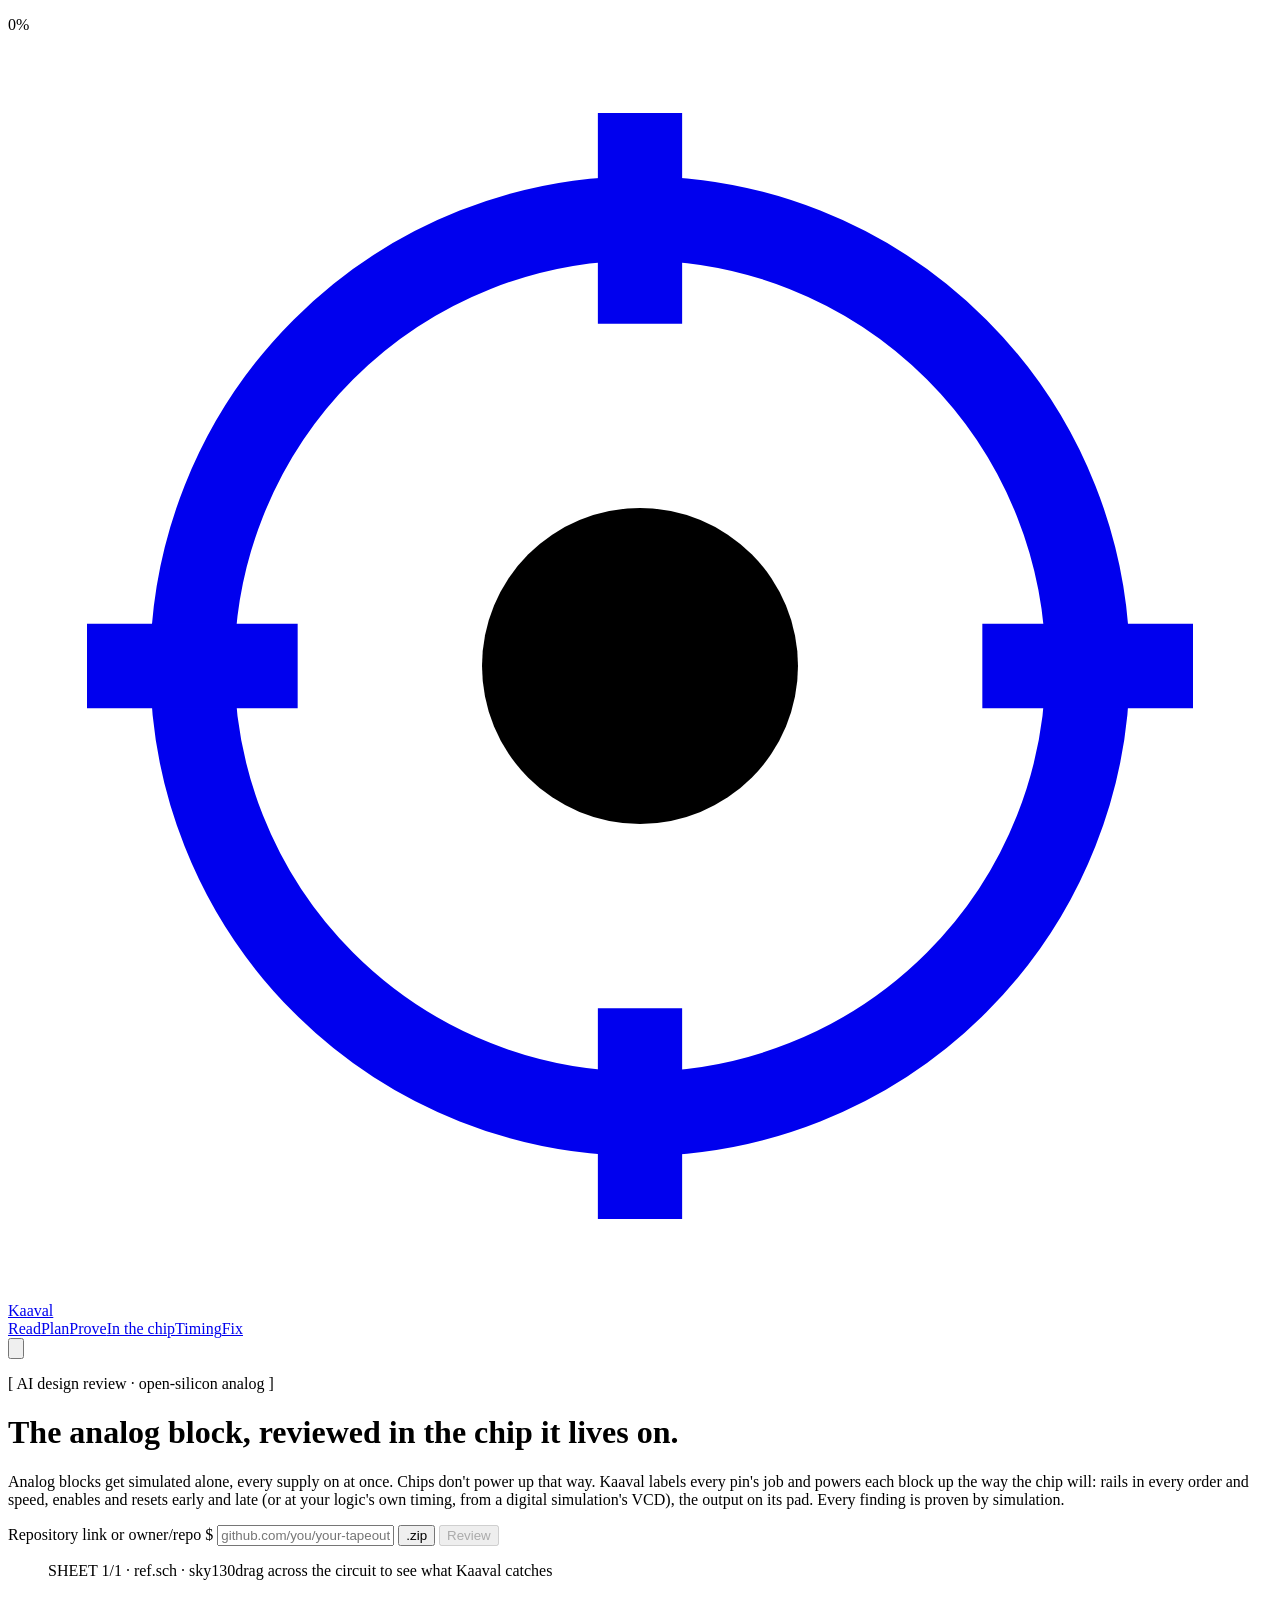
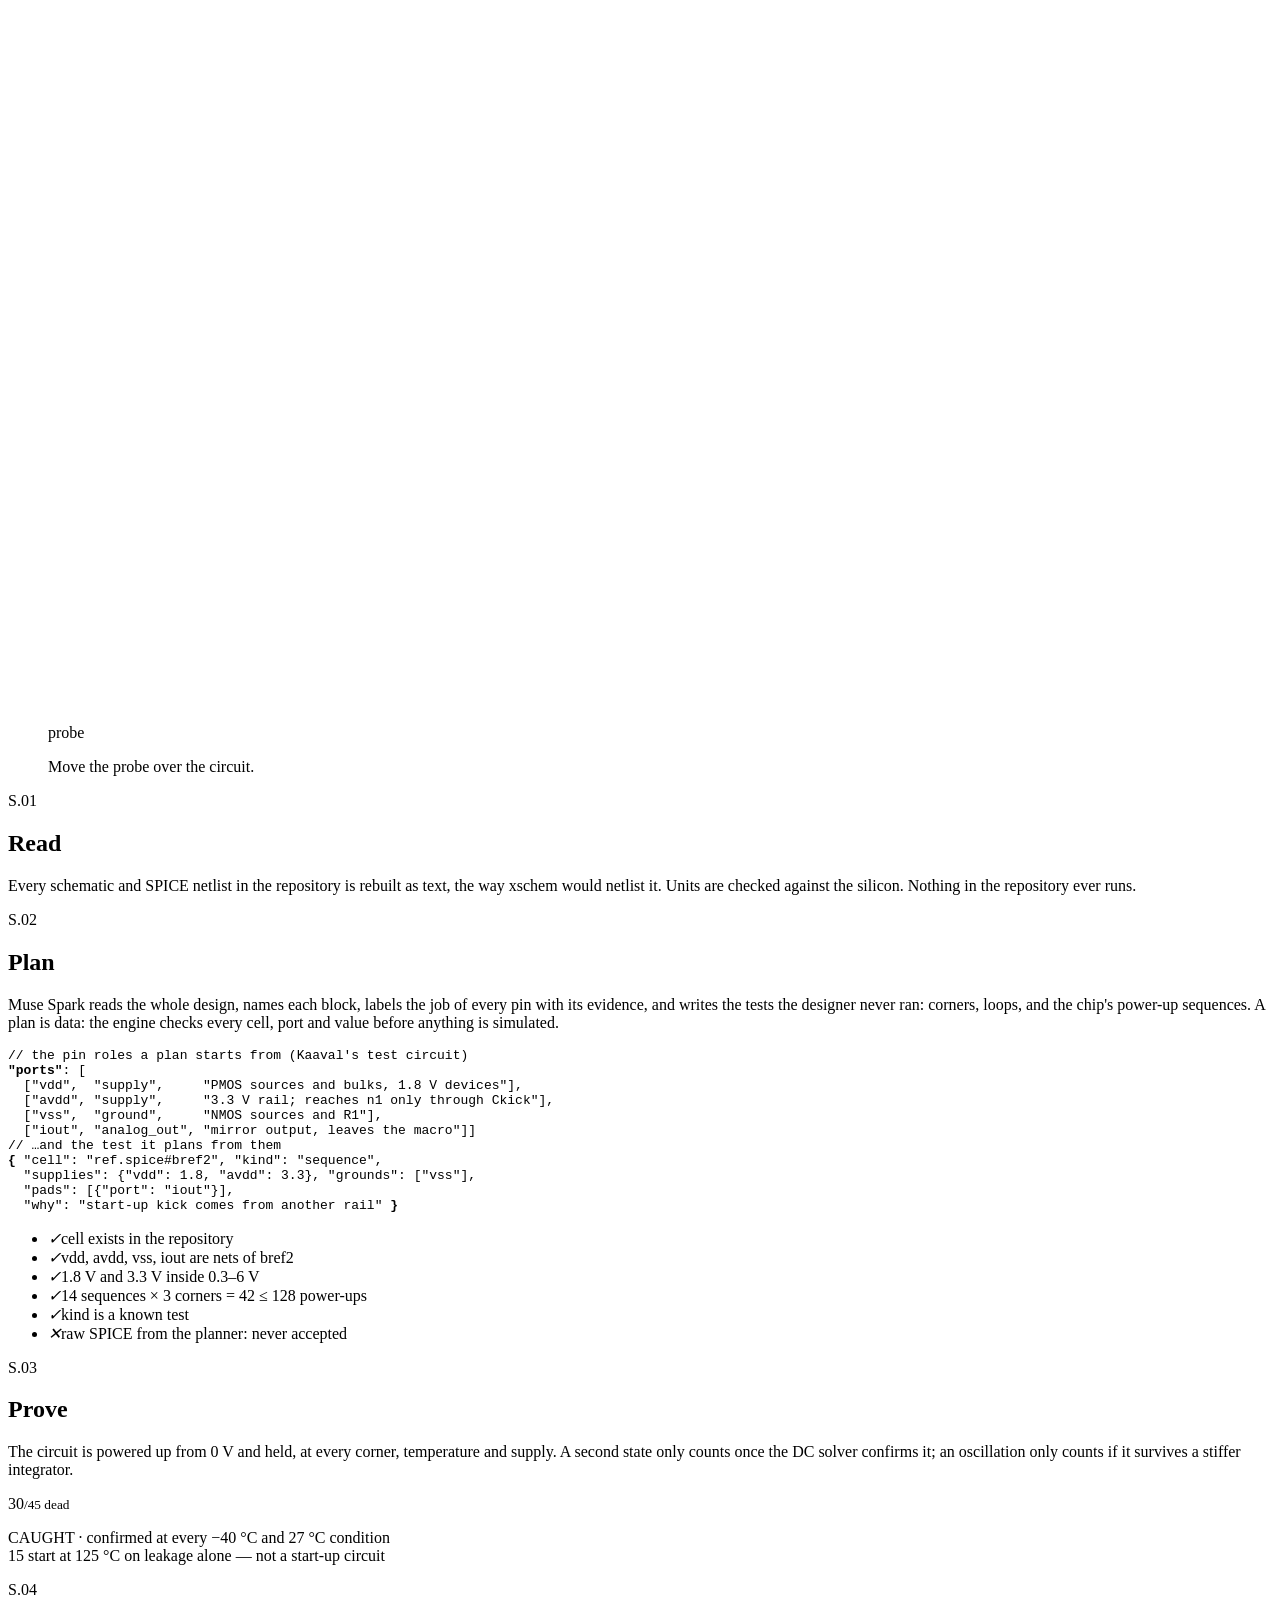
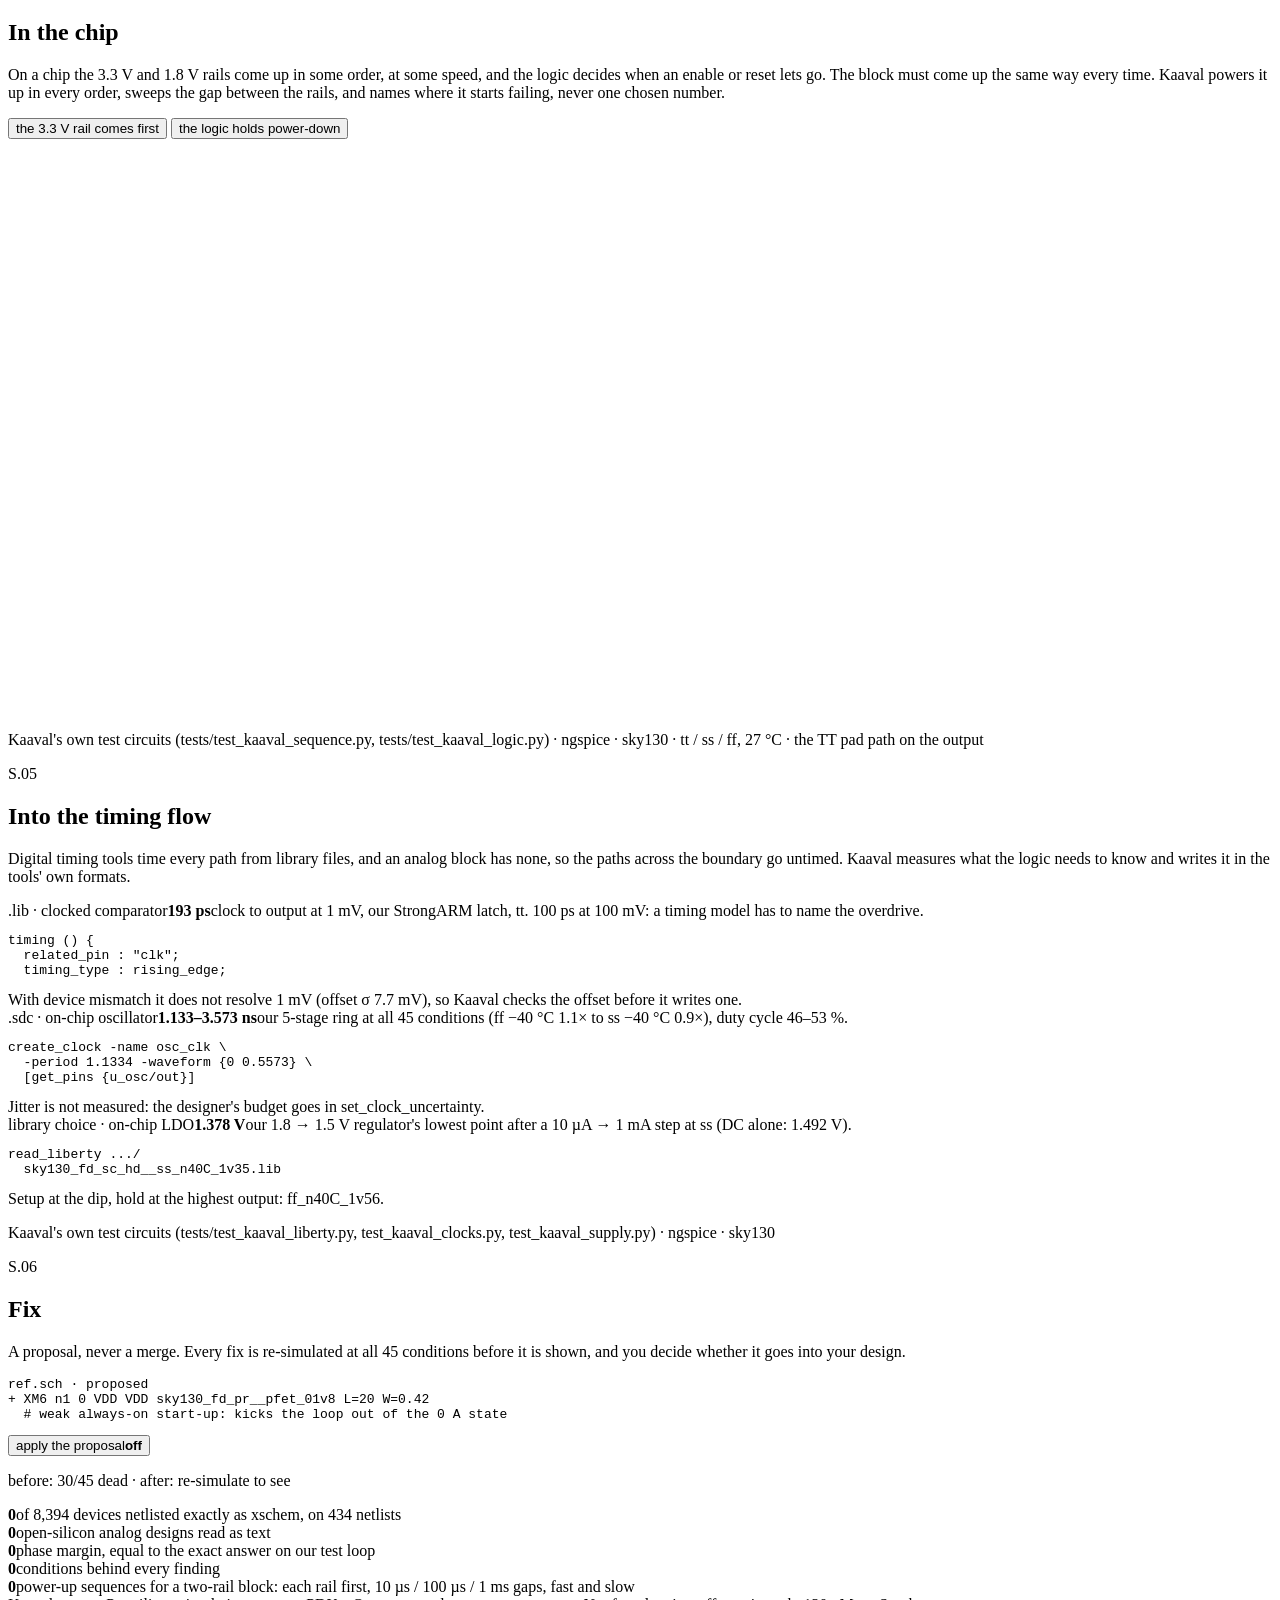
==== commit aeeaf63f: "Sizing fixes by Muse Spark; no Minnal" ====
--- a/app/static/index.html
+++ b/app/static/index.html
@@ -21,7 +21,6 @@
 <nav class="r-nav">
   <a class="r-logo" href="/" aria-label="Kaaval home"><svg viewBox="0 0 24 24" aria-hidden="true"><circle cx="12" cy="12" r="8.5" fill="none" stroke="currentColor" stroke-width="1.6"/><circle cx="12" cy="12" r="3" fill="var(--accent)"/><path d="M12 1.5v4M12 18.5v4M1.5 12h4M18.5 12h4" stroke="currentColor" stroke-width="1.6"/></svg>Kaaval</a>
   <div class="r-links"><a href="#s1">Read</a><a href="#s2">Plan</a><a href="#s3">Prove</a><a href="#s4">In the chip</a><a href="#s5">Timing</a><a href="#s6">Fix</a></div>
-  <span class="r-status mono" id="minnal"><span class="d"></span>Minnal</span>
   <button class="r-theme" id="theme" type="button" aria-label="Switch light or dark theme"><svg viewBox="0 0 16 16" aria-hidden="true"><circle cx="8" cy="8" r="5.5" fill="none" stroke="currentColor" stroke-width="1.4"/><path d="M8 2.5a5.5 5.5 0 0 1 0 11z" fill="currentColor"/></svg></button>
 </nav>
 
